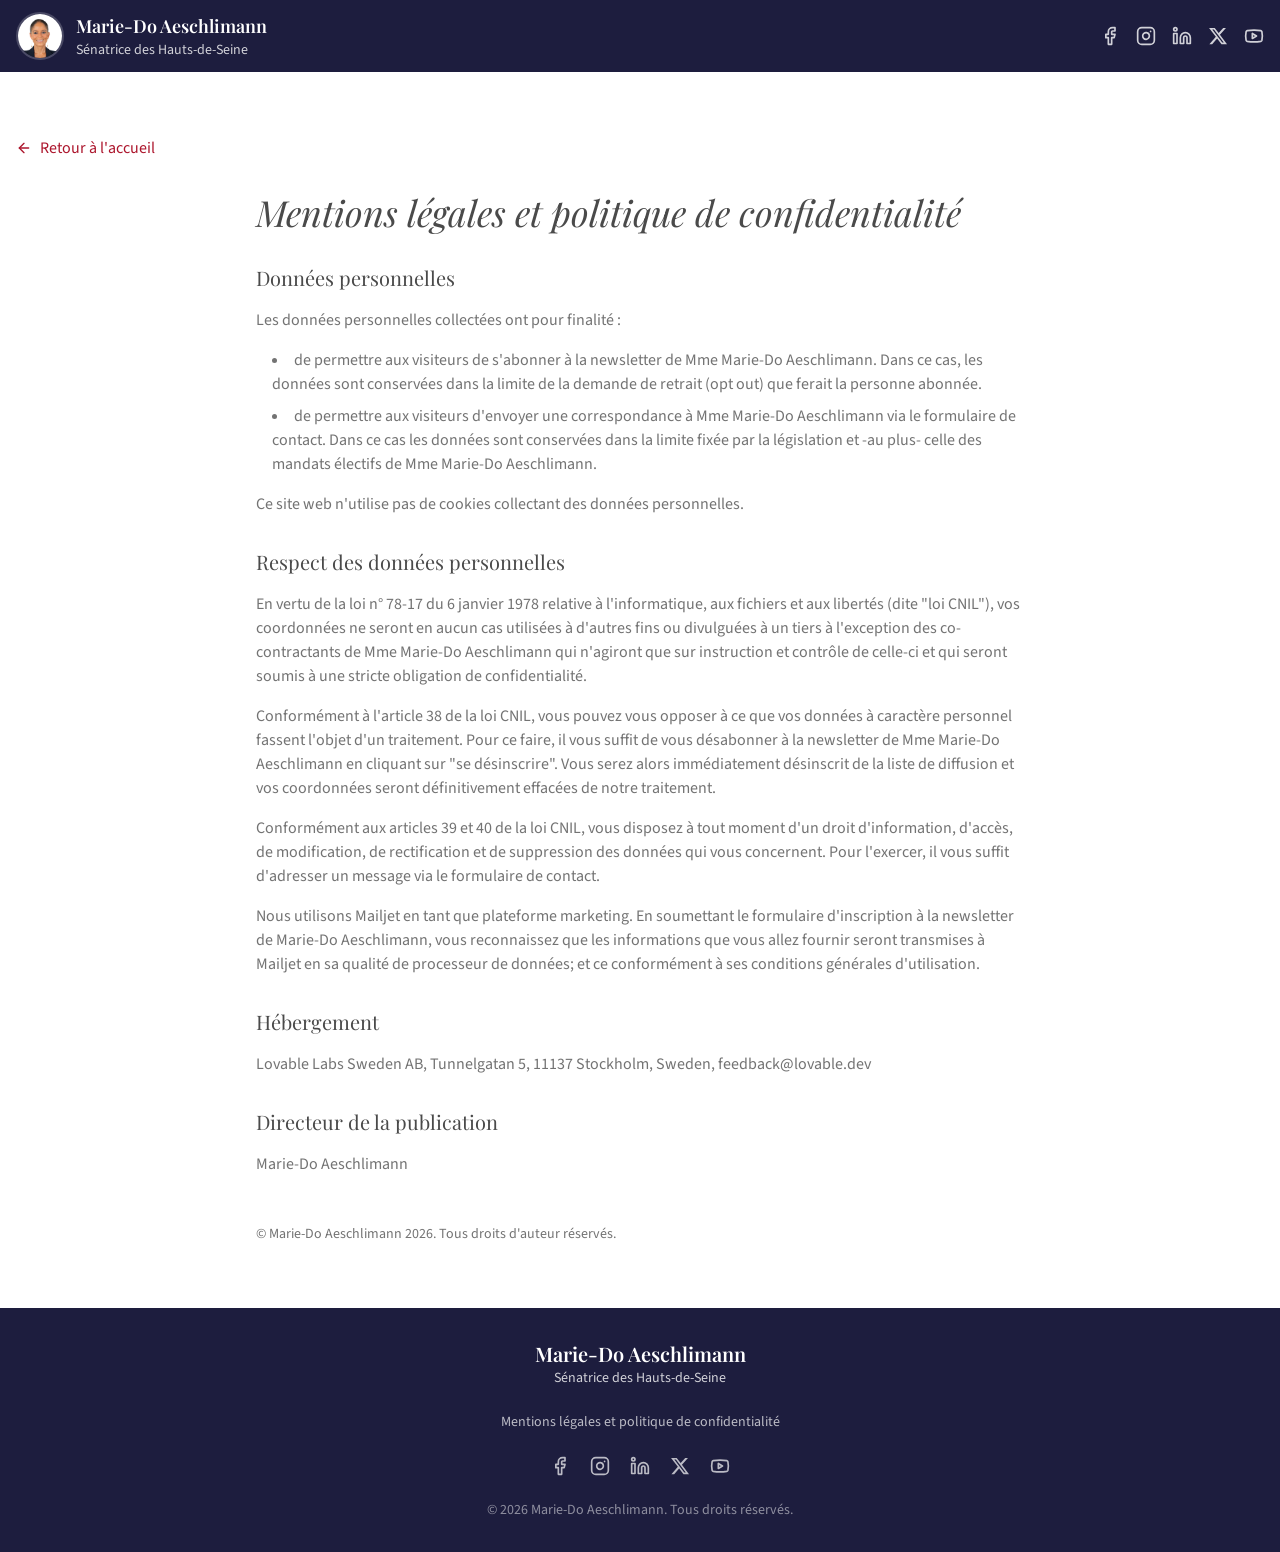
==== mentions-legales/index.html @ 4383b5ef "deploy: platformparis/site-mdaeschlimann@3de8ad194c9254c4410716cdffa0ab7aff980ddc" ====
<!DOCTYPE html>
    <html lang="en">
      <head>
        <link rel="stylesheet" type="text/css" href="/assets/static/vike-react-b64a028b.BcWtY8Ol.css">
        <link rel="stylesheet" type="text/css" href="/assets/static/src_index-b3c78705.BuAO_7hG.css">
        <meta charset="UTF-8" />
        
    
    <meta name="viewport" content="width=device-width,initial-scale=1">
    <title>Mentions légales | Marie-Do Aeschlimann</title><meta name="description" content="Mentions légales et politique de confidentialité du site de Marie-Do Aeschlimann."/><meta name="author" content="Marie-Do Aeschlimann"/><meta name="keywords" content="Marie-Do Aeschlimann, Sénatrice, Hauts-de-Seine, Sénat, politique, France, newsletter"/><link rel="canonical" href="https://mdaeschlimann.com//mentions-legales"/><meta property="og:title" content="Mentions légales | Marie-Do Aeschlimann"/><meta property="og:description" content="Mentions légales et politique de confidentialité du site de Marie-Do Aeschlimann."/><meta property="og:type" content="website"/><meta property="og:url" content="https://mdaeschlimann.com//mentions-legales"/><meta property="og:image" content="https://mdaeschlimann.com/og-image.png"/><meta property="og:locale" content="fr_FR"/><meta property="og:site_name" content="Marie-Do Aeschlimann"/><meta name="twitter:card" content="summary_large_image"/><meta name="twitter:site" content="@MDoAeschlimann"/><meta name="twitter:creator" content="@MDoAeschlimann"/><meta name="twitter:title" content="Mentions légales | Marie-Do Aeschlimann"/><meta name="twitter:description" content="Mentions légales et politique de confidentialité du site de Marie-Do Aeschlimann."/><meta name="twitter:image" content="https://mdaeschlimann.com/og-image.png"/><script type="application/ld+json">{&quot;@context&quot;:&quot;https://schema.org&quot;,&quot;@type&quot;:&quot;Person&quot;,&quot;name&quot;:&quot;Marie-Do Aeschlimann&quot;,&quot;jobTitle&quot;:&quot;Sénatrice des Hauts-de-Seine&quot;,&quot;description&quot;:&quot;Marie-Do Aeschlimann est Sénatrice des Hauts-de-Seine au Sénat français.&quot;,&quot;url&quot;:&quot;https://mdaeschlimann.com/&quot;,&quot;image&quot;:&quot;https://mdaeschlimann.com/og-image.png&quot;,&quot;sameAs&quot;:[&quot;https://www.facebook.com/mariedo.aeschlimann/&quot;,&quot;https://www.instagram.com/mariedoaeschlimann/&quot;,&quot;https://fr.linkedin.com/in/marie-do-aeschlimann-36a4b576/&quot;,&quot;https://x.com/MDoAeschlimann&quot;,&quot;https://www.youtube.com/@mdoaeschlimann&quot;]}</script><script type="application/ld+json">{&quot;@context&quot;:&quot;https://schema.org&quot;,&quot;@type&quot;:&quot;WebSite&quot;,&quot;name&quot;:&quot;Marie-Do Aeschlimann&quot;,&quot;url&quot;:&quot;https://mdaeschlimann.com/&quot;,&quot;description&quot;:&quot;Site officiel de Marie-Do Aeschlimann, Sénatrice des Hauts-de-Seine&quot;,&quot;publisher&quot;:{&quot;@type&quot;:&quot;Person&quot;,&quot;name&quot;:&quot;Marie-Do Aeschlimann&quot;}}</script>
<title>Marie-Do Aeschlimann | Sénatrice des Hauts-de-Seine</title><meta name="description" content="Site officiel de Marie-Do Aeschlimann, Sénatrice des Hauts-de-Seine. Découvrez son actualité, ses actions au Sénat et inscrivez-vous à la newsletter."/><meta name="author" content="Marie-Do Aeschlimann"/><meta name="keywords" content="Marie-Do Aeschlimann, Sénatrice, Hauts-de-Seine, Sénat, politique, France, newsletter"/><link rel="canonical" href="https://mdaeschlimann.com//"/><meta property="og:title" content="Marie-Do Aeschlimann | Sénatrice des Hauts-de-Seine"/><meta property="og:description" content="Site officiel de Marie-Do Aeschlimann, Sénatrice des Hauts-de-Seine. Découvrez son actualité, ses actions au Sénat et inscrivez-vous à la newsletter."/><meta property="og:type" content="website"/><meta property="og:url" content="https://mdaeschlimann.com//"/><meta property="og:image" content="https://mdaeschlimann.com/og-image.png"/><meta property="og:locale" content="fr_FR"/><meta property="og:site_name" content="Marie-Do Aeschlimann"/><meta name="twitter:card" content="summary_large_image"/><meta name="twitter:site" content="@MDoAeschlimann"/><meta name="twitter:creator" content="@MDoAeschlimann"/><meta name="twitter:title" content="Marie-Do Aeschlimann | Sénatrice des Hauts-de-Seine"/><meta name="twitter:description" content="Site officiel de Marie-Do Aeschlimann, Sénatrice des Hauts-de-Seine. Découvrez son actualité, ses actions au Sénat et inscrivez-vous à la newsletter."/><meta name="twitter:image" content="https://mdaeschlimann.com/og-image.png"/><script type="application/ld+json">{&quot;@context&quot;:&quot;https://schema.org&quot;,&quot;@type&quot;:&quot;Person&quot;,&quot;name&quot;:&quot;Marie-Do Aeschlimann&quot;,&quot;jobTitle&quot;:&quot;Sénatrice des Hauts-de-Seine&quot;,&quot;description&quot;:&quot;Marie-Do Aeschlimann est Sénatrice des Hauts-de-Seine au Sénat français.&quot;,&quot;url&quot;:&quot;https://mdaeschlimann.com/&quot;,&quot;image&quot;:&quot;https://mdaeschlimann.com/og-image.png&quot;,&quot;sameAs&quot;:[&quot;https://www.facebook.com/mariedo.aeschlimann/&quot;,&quot;https://www.instagram.com/mariedoaeschlimann/&quot;,&quot;https://fr.linkedin.com/in/marie-do-aeschlimann-36a4b576/&quot;,&quot;https://x.com/MDoAeschlimann&quot;,&quot;https://www.youtube.com/@mdoaeschlimann&quot;]}</script><script type="application/ld+json">{&quot;@context&quot;:&quot;https://schema.org&quot;,&quot;@type&quot;:&quot;WebSite&quot;,&quot;name&quot;:&quot;Marie-Do Aeschlimann&quot;,&quot;url&quot;:&quot;https://mdaeschlimann.com/&quot;,&quot;description&quot;:&quot;Site officiel de Marie-Do Aeschlimann, Sénatrice des Hauts-de-Seine&quot;,&quot;publisher&quot;:{&quot;@type&quot;:&quot;Person&quot;,&quot;name&quot;:&quot;Marie-Do Aeschlimann&quot;}}</script>
    
    
    
  
      </head>
      <body>
        
        <div id="root"><div class="min-h-screen flex flex-col"><header class="sticky top-0 z-50 bg-secondary"><div class="container mx-auto px-4 py-3"><div class="flex items-center justify-between"><a href="/" class="flex items-center gap-2 sm:gap-3 min-w-0 hover:opacity-90 transition-opacity"><span class="relative flex shrink-0 overflow-hidden rounded-full h-10 w-10 sm:h-12 sm:w-12 flex-shrink-0 border-2 border-primary-foreground/20"><span class="flex h-full w-full items-center justify-center rounded-full bg-primary text-primary-foreground font-serif text-sm sm:text-base">MDA</span></span><div class="text-secondary-foreground"><span class="block text-sm sm:text-lg font-semibold font-serif leading-tight">Marie-Do Aeschlimann</span><span class="block text-xs sm:text-sm opacity-80">Sénatrice des Hauts-de-Seine</span></div></a><nav class="flex items-center gap-3 md:gap-4 flex-shrink-0"><a href="https://www.facebook.com/mariedo.aeschlimann/" target="_blank" rel="noopener noreferrer" class="text-secondary-foreground/80 hover:text-secondary-foreground transition-colors flex-shrink-0" aria-label="Facebook"><svg xmlns="http://www.w3.org/2000/svg" width="24" height="24" viewBox="0 0 24 24" fill="none" stroke="currentColor" stroke-width="2" stroke-linecap="round" stroke-linejoin="round" class="lucide lucide-facebook h-5 w-5"><path d="M18 2h-3a5 5 0 0 0-5 5v3H7v4h3v8h4v-8h3l1-4h-4V7a1 1 0 0 1 1-1h3z"></path></svg></a><a href="https://www.instagram.com/mariedoaeschlimann/" target="_blank" rel="noopener noreferrer" class="text-secondary-foreground/80 hover:text-secondary-foreground transition-colors flex-shrink-0" aria-label="Instagram"><svg xmlns="http://www.w3.org/2000/svg" width="24" height="24" viewBox="0 0 24 24" fill="none" stroke="currentColor" stroke-width="2" stroke-linecap="round" stroke-linejoin="round" class="lucide lucide-instagram h-5 w-5"><rect width="20" height="20" x="2" y="2" rx="5" ry="5"></rect><path d="M16 11.37A4 4 0 1 1 12.63 8 4 4 0 0 1 16 11.37z"></path><line x1="17.5" x2="17.51" y1="6.5" y2="6.5"></line></svg></a><a href="https://fr.linkedin.com/in/marie-do-aeschlimann-36a4b576/" target="_blank" rel="noopener noreferrer" class="text-secondary-foreground/80 hover:text-secondary-foreground transition-colors flex-shrink-0" aria-label="LinkedIn"><svg xmlns="http://www.w3.org/2000/svg" width="24" height="24" viewBox="0 0 24 24" fill="none" stroke="currentColor" stroke-width="2" stroke-linecap="round" stroke-linejoin="round" class="lucide lucide-linkedin h-5 w-5"><path d="M16 8a6 6 0 0 1 6 6v7h-4v-7a2 2 0 0 0-2-2 2 2 0 0 0-2 2v7h-4v-7a6 6 0 0 1 6-6z"></path><rect width="4" height="12" x="2" y="9"></rect><circle cx="4" cy="4" r="2"></circle></svg></a><a href="https://x.com/MDoAeschlimann" target="_blank" rel="noopener noreferrer" class="text-secondary-foreground/80 hover:text-secondary-foreground transition-colors flex-shrink-0" aria-label="X"><svg viewBox="0 0 24 24" class="h-5 w-5" fill="currentColor"><path d="M18.244 2.25h3.308l-7.227 8.26 8.502 11.24H16.17l-5.214-6.817L4.99 21.75H1.68l7.73-8.835L1.254 2.25H8.08l4.713 6.231zm-1.161 17.52h1.833L7.084 4.126H5.117z"></path></svg></a><a href="https://www.youtube.com/@mdoaeschlimann" target="_blank" rel="noopener noreferrer" class="hidden md:block text-secondary-foreground/80 hover:text-secondary-foreground transition-colors flex-shrink-0" aria-label="YouTube"><svg xmlns="http://www.w3.org/2000/svg" width="24" height="24" viewBox="0 0 24 24" fill="none" stroke="currentColor" stroke-width="2" stroke-linecap="round" stroke-linejoin="round" class="lucide lucide-youtube h-5 w-5"><path d="M2.5 17a24.12 24.12 0 0 1 0-10 2 2 0 0 1 1.4-1.4 49.56 49.56 0 0 1 16.2 0A2 2 0 0 1 21.5 7a24.12 24.12 0 0 1 0 10 2 2 0 0 1-1.4 1.4 49.55 49.55 0 0 1-16.2 0A2 2 0 0 1 2.5 17"></path><path d="m10 15 5-3-5-3z"></path></svg></a></nav></div></div></header><main class="flex-1 py-12 md:py-16"><div class="container mx-auto px-4"><a href="/" class="inline-flex items-center text-primary hover:text-primary/80 mb-8 transition-colors"><svg xmlns="http://www.w3.org/2000/svg" width="24" height="24" viewBox="0 0 24 24" fill="none" stroke="currentColor" stroke-width="2" stroke-linecap="round" stroke-linejoin="round" class="lucide lucide-arrow-left h-4 w-4 mr-2"><path d="m12 19-7-7 7-7"></path><path d="M19 12H5"></path></svg>Retour à l&#x27;accueil</a><div class="max-w-3xl mx-auto prose prose-gray"><h1 class="text-3xl md:text-4xl font-serif text-foreground mb-8"><span class="italic">Mentions légales et politique de confidentialité</span></h1><section class="mb-8"><h2 class="text-xl font-serif text-foreground mb-4">Données personnelles</h2><p class="text-muted-foreground mb-4">Les données personnelles collectées ont pour finalité :</p><ul class="list-disc list-inside text-muted-foreground space-y-2 ml-4"><li>de permettre aux visiteurs de s&#x27;abonner à la newsletter de Mme Marie-Do Aeschlimann. Dans ce cas, les données sont conservées dans la limite de la demande de retrait (opt out) que ferait la personne abonnée.</li><li>de permettre aux visiteurs d&#x27;envoyer une correspondance à Mme Marie-Do Aeschlimann via le formulaire de contact. Dans ce cas les données sont conservées dans la limite fixée par la législation et -au plus- celle des mandats électifs de Mme Marie-Do Aeschlimann.</li></ul><p class="text-muted-foreground mt-4">Ce site web n&#x27;utilise pas de cookies collectant des données personnelles.</p></section><section class="mb-8"><h2 class="text-xl font-serif text-foreground mb-4">Respect des données personnelles</h2><p class="text-muted-foreground mb-4">En vertu de la loi n° 78-17 du 6 janvier 1978 relative à l&#x27;informatique, aux fichiers et aux libertés (dite &quot;loi CNIL&quot;), vos coordonnées ne seront en aucun cas utilisées à d&#x27;autres fins ou divulguées à un tiers à l&#x27;exception des co-contractants de Mme Marie-Do Aeschlimann qui n&#x27;agiront que sur instruction et contrôle de celle-ci et qui seront soumis à une stricte obligation de confidentialité.</p><p class="text-muted-foreground mb-4">Conformément à l&#x27;article 38 de la loi CNIL, vous pouvez vous opposer à ce que vos données à caractère personnel fassent l&#x27;objet d&#x27;un traitement. Pour ce faire, il vous suffit de vous désabonner à la newsletter de Mme Marie-Do Aeschlimann en cliquant sur &quot;se désinscrire&quot;. Vous serez alors immédiatement désinscrit de la liste de diffusion et vos coordonnées seront définitivement effacées de notre traitement.</p><p class="text-muted-foreground mb-4">Conformément aux articles 39 et 40 de la loi CNIL, vous disposez à tout moment d&#x27;un droit d&#x27;information, d&#x27;accès, de modification, de rectification et de suppression des données qui vous concernent. Pour l&#x27;exercer, il vous suffit d&#x27;adresser un message via le formulaire de contact.</p><p class="text-muted-foreground">Nous utilisons Mailjet en tant que plateforme marketing. En soumettant le formulaire d&#x27;inscription à la newsletter de Marie-Do Aeschlimann, vous reconnaissez que les informations que vous allez fournir seront transmises à Mailjet en sa qualité de processeur de données; et ce conformément à ses conditions générales d&#x27;utilisation.</p></section><section class="mb-8"><h2 class="text-xl font-serif text-foreground mb-4">Hébergement</h2><p class="text-muted-foreground">Lovable Labs Sweden AB, Tunnelgatan 5, 11137 Stockholm, Sweden, feedback@lovable.dev</p></section><section class="mb-8"><h2 class="text-xl font-serif text-foreground mb-4">Directeur de la publication</h2><p class="text-muted-foreground">Marie-Do Aeschlimann</p></section><p class="text-sm text-muted-foreground mt-12">© Marie-Do Aeschlimann 2026. Tous droits d&#x27;auteur réservés.</p></div></div></main><footer class="bg-secondary py-8"><div class="container mx-auto px-4"><div class="flex flex-col items-center gap-6"><div class="text-center text-secondary-foreground"><h3 class="text-xl font-serif font-semibold">Marie-Do Aeschlimann</h3><p class="text-sm opacity-80">Sénatrice des Hauts-de-Seine</p></div><a href="/mentions-legales" class="text-secondary-foreground/70 hover:text-secondary-foreground text-sm underline-offset-4 hover:underline transition-colors">Mentions légales et politique de confidentialité</a><div class="flex items-center gap-5"><a href="https://www.facebook.com/mariedo.aeschlimann/" target="_blank" rel="noopener noreferrer" class="text-secondary-foreground/70 hover:text-secondary-foreground transition-colors" aria-label="Facebook"><svg xmlns="http://www.w3.org/2000/svg" width="24" height="24" viewBox="0 0 24 24" fill="none" stroke="currentColor" stroke-width="2" stroke-linecap="round" stroke-linejoin="round" class="lucide lucide-facebook h-5 w-5"><path d="M18 2h-3a5 5 0 0 0-5 5v3H7v4h3v8h4v-8h3l1-4h-4V7a1 1 0 0 1 1-1h3z"></path></svg></a><a href="https://www.instagram.com/mariedoaeschlimann/" target="_blank" rel="noopener noreferrer" class="text-secondary-foreground/70 hover:text-secondary-foreground transition-colors" aria-label="Instagram"><svg xmlns="http://www.w3.org/2000/svg" width="24" height="24" viewBox="0 0 24 24" fill="none" stroke="currentColor" stroke-width="2" stroke-linecap="round" stroke-linejoin="round" class="lucide lucide-instagram h-5 w-5"><rect width="20" height="20" x="2" y="2" rx="5" ry="5"></rect><path d="M16 11.37A4 4 0 1 1 12.63 8 4 4 0 0 1 16 11.37z"></path><line x1="17.5" x2="17.51" y1="6.5" y2="6.5"></line></svg></a><a href="https://fr.linkedin.com/in/marie-do-aeschlimann-36a4b576/" target="_blank" rel="noopener noreferrer" class="text-secondary-foreground/70 hover:text-secondary-foreground transition-colors" aria-label="LinkedIn"><svg xmlns="http://www.w3.org/2000/svg" width="24" height="24" viewBox="0 0 24 24" fill="none" stroke="currentColor" stroke-width="2" stroke-linecap="round" stroke-linejoin="round" class="lucide lucide-linkedin h-5 w-5"><path d="M16 8a6 6 0 0 1 6 6v7h-4v-7a2 2 0 0 0-2-2 2 2 0 0 0-2 2v7h-4v-7a6 6 0 0 1 6-6z"></path><rect width="4" height="12" x="2" y="9"></rect><circle cx="4" cy="4" r="2"></circle></svg></a><a href="https://x.com/MDoAeschlimann" target="_blank" rel="noopener noreferrer" class="text-secondary-foreground/70 hover:text-secondary-foreground transition-colors" aria-label="X"><svg viewBox="0 0 24 24" class="h-5 w-5" fill="currentColor"><path d="M18.244 2.25h3.308l-7.227 8.26 8.502 11.24H16.17l-5.214-6.817L4.99 21.75H1.68l7.73-8.835L1.254 2.25H8.08l4.713 6.231zm-1.161 17.52h1.833L7.084 4.126H5.117z"></path></svg></a><a href="https://www.youtube.com/@mdoaeschlimann" target="_blank" rel="noopener noreferrer" class="text-secondary-foreground/70 hover:text-secondary-foreground transition-colors" aria-label="YouTube"><svg xmlns="http://www.w3.org/2000/svg" width="24" height="24" viewBox="0 0 24 24" fill="none" stroke="currentColor" stroke-width="2" stroke-linecap="round" stroke-linejoin="round" class="lucide lucide-youtube h-5 w-5"><path d="M2.5 17a24.12 24.12 0 0 1 0-10 2 2 0 0 1 1.4-1.4 49.56 49.56 0 0 1 16.2 0A2 2 0 0 1 21.5 7a24.12 24.12 0 0 1 0 10 2 2 0 0 1-1.4 1.4 49.55 49.55 0 0 1-16.2 0A2 2 0 0 1 2.5 17"></path><path d="m10 15 5-3-5-3z"></path></svg></a></div><p class="text-secondary-foreground/50 text-sm">© 2026 Marie-Do Aeschlimann. Tous droits réservés.</p></div></div></footer></div></div>
        
        <script id="vike_pageContext" type="application/json">{"_urlRewrite":null,"pageId":"/pages/mentions-legales","routeParams":{}}</script>
        <script id="vike_globalContext" type="application/json">{}</script>
        <script src="/assets/entries/entry-client-routing.nRQ5rg0Q.js" type="module" async></script>
        <link rel="modulepreload" href="/assets/entries/pages_mentions-legales.CcuAtChl.js" as="script" type="text/javascript">
        <link rel="modulepreload" href="/assets/chunks/chunk-C9ePAQkV.js" as="script" type="text/javascript">
        <link rel="modulepreload" href="/assets/chunks/chunk-B1jr03d6.js" as="script" type="text/javascript">
        <link rel="modulepreload" href="/assets/chunks/chunk-d44kFg-L.js" as="script" type="text/javascript">
        <link rel="modulepreload" href="/assets/chunks/chunk-D7HrI6pR.js" as="script" type="text/javascript">
      </body>
    </html>
---- assets/static/vike-react-b64a028b.BcWtY8Ol.css ----
@keyframes vike-react-shine{to{background-position-x:-200%}}
---- assets/static/src_index-b3c78705.BuAO_7hG.css ----
@import"https://fonts.googleapis.com/css2?family=Playfair+Display:ital,wght@0,400;0,500;0,600;0,700;1,400;1,500;1,600;1,700&family=Source+Sans+3:wght@300;400;500;600;700&display=swap";*,:before,:after{--tw-border-spacing-x: 0;--tw-border-spacing-y: 0;--tw-translate-x: 0;--tw-translate-y: 0;--tw-rotate: 0;--tw-skew-x: 0;--tw-skew-y: 0;--tw-scale-x: 1;--tw-scale-y: 1;--tw-pan-x: ;--tw-pan-y: ;--tw-pinch-zoom: ;--tw-scroll-snap-strictness: proximity;--tw-gradient-from-position: ;--tw-gradient-via-position: ;--tw-gradient-to-position: ;--tw-ordinal: ;--tw-slashed-zero: ;--tw-numeric-figure: ;--tw-numeric-spacing: ;--tw-numeric-fraction: ;--tw-ring-inset: ;--tw-ring-offset-width: 0px;--tw-ring-offset-color: #fff;--tw-ring-color: rgb(59 130 246 / .5);--tw-ring-offset-shadow: 0 0 #0000;--tw-ring-shadow: 0 0 #0000;--tw-shadow: 0 0 #0000;--tw-shadow-colored: 0 0 #0000;--tw-blur: ;--tw-brightness: ;--tw-contrast: ;--tw-grayscale: ;--tw-hue-rotate: ;--tw-invert: ;--tw-saturate: ;--tw-sepia: ;--tw-drop-shadow: ;--tw-backdrop-blur: ;--tw-backdrop-brightness: ;--tw-backdrop-contrast: ;--tw-backdrop-grayscale: ;--tw-backdrop-hue-rotate: ;--tw-backdrop-invert: ;--tw-backdrop-opacity: ;--tw-backdrop-saturate: ;--tw-backdrop-sepia: ;--tw-contain-size: ;--tw-contain-layout: ;--tw-contain-paint: ;--tw-contain-style: }::backdrop{--tw-border-spacing-x: 0;--tw-border-spacing-y: 0;--tw-translate-x: 0;--tw-translate-y: 0;--tw-rotate: 0;--tw-skew-x: 0;--tw-skew-y: 0;--tw-scale-x: 1;--tw-scale-y: 1;--tw-pan-x: ;--tw-pan-y: ;--tw-pinch-zoom: ;--tw-scroll-snap-strictness: proximity;--tw-gradient-from-position: ;--tw-gradient-via-position: ;--tw-gradient-to-position: ;--tw-ordinal: ;--tw-slashed-zero: ;--tw-numeric-figure: ;--tw-numeric-spacing: ;--tw-numeric-fraction: ;--tw-ring-inset: ;--tw-ring-offset-width: 0px;--tw-ring-offset-color: #fff;--tw-ring-color: rgb(59 130 246 / .5);--tw-ring-offset-shadow: 0 0 #0000;--tw-ring-shadow: 0 0 #0000;--tw-shadow: 0 0 #0000;--tw-shadow-colored: 0 0 #0000;--tw-blur: ;--tw-brightness: ;--tw-contrast: ;--tw-grayscale: ;--tw-hue-rotate: ;--tw-invert: ;--tw-saturate: ;--tw-sepia: ;--tw-drop-shadow: ;--tw-backdrop-blur: ;--tw-backdrop-brightness: ;--tw-backdrop-contrast: ;--tw-backdrop-grayscale: ;--tw-backdrop-hue-rotate: ;--tw-backdrop-invert: ;--tw-backdrop-opacity: ;--tw-backdrop-saturate: ;--tw-backdrop-sepia: ;--tw-contain-size: ;--tw-contain-layout: ;--tw-contain-paint: ;--tw-contain-style: }*,:before,:after{box-sizing:border-box;border-width:0;border-style:solid;border-color:#e5e7eb}:before,:after{--tw-content: ""}html,:host{line-height:1.5;-webkit-text-size-adjust:100%;-moz-tab-size:4;-o-tab-size:4;tab-size:4;font-family:Source Sans 3,sans-serif;font-feature-settings:normal;font-variation-settings:normal;-webkit-tap-highlight-color:transparent}body{margin:0;line-height:inherit}hr{height:0;color:inherit;border-top-width:1px}abbr:where([title]){-webkit-text-decoration:underline dotted;text-decoration:underline dotted}h1,h2,h3,h4,h5,h6{font-size:inherit;font-weight:inherit}a{color:inherit;text-decoration:inherit}b,strong{font-weight:bolder}code,kbd,samp,pre{font-family:ui-monospace,SFMono-Regular,Menlo,Monaco,Consolas,Liberation Mono,Courier New,monospace;font-feature-settings:normal;font-variation-settings:normal;font-size:1em}small{font-size:80%}sub,sup{font-size:75%;line-height:0;position:relative;vertical-align:baseline}sub{bottom:-.25em}sup{top:-.5em}table{text-indent:0;border-color:inherit;border-collapse:collapse}button,input,optgroup,select,textarea{font-family:inherit;font-feature-settings:inherit;font-variation-settings:inherit;font-size:100%;font-weight:inherit;line-height:inherit;letter-spacing:inherit;color:inherit;margin:0;padding:0}button,select{text-transform:none}button,input:where([type=button]),input:where([type=reset]),input:where([type=submit]){-webkit-appearance:button;background-color:transparent;background-image:none}:-moz-focusring{outline:auto}:-moz-ui-invalid{box-shadow:none}progress{vertical-align:baseline}::-webkit-inner-spin-button,::-webkit-outer-spin-button{height:auto}[type=search]{-webkit-appearance:textfield;outline-offset:-2px}::-webkit-search-decoration{-webkit-appearance:none}::-webkit-file-upload-button{-webkit-appearance:button;font:inherit}summary{display:list-item}blockquote,dl,dd,h1,h2,h3,h4,h5,h6,hr,figure,p,pre{margin:0}fieldset{margin:0;padding:0}legend{padding:0}ol,ul,menu{list-style:none;margin:0;padding:0}dialog{padding:0}textarea{resize:vertical}input::-moz-placeholder,textarea::-moz-placeholder{opacity:1;color:#9ca3af}input::placeholder,textarea::placeholder{opacity:1;color:#9ca3af}button,[role=button]{cursor:pointer}:disabled{cursor:default}img,svg,video,canvas,audio,iframe,embed,object{display:block;vertical-align:middle}img,video{max-width:100%;height:auto}[hidden]:where(:not([hidden=until-found])){display:none}:root{--primary: 351 78% 38%;--primary-foreground: 0 0% 100%;--secondary: 240 36% 18%;--secondary-foreground: 0 0% 100%;--accent: 39 91% 55%;--accent-foreground: 240 36% 18%;--background: 0 0% 100%;--foreground: 0 0% 29%;--card: 0 0% 100%;--card-foreground: 0 0% 29%;--muted: 0 0% 96%;--muted-foreground: 0 0% 45%;--popover: 0 0% 100%;--popover-foreground: 0 0% 29%;--destructive: 0 84% 60%;--destructive-foreground: 0 0% 100%;--border: 0 0% 90%;--input: 0 0% 90%;--ring: 351 78% 38%;--radius: .5rem;--gradient-cta-from: 39 91% 55%;--gradient-cta-to: 28 81% 54%;--sidebar-background: 0 0% 98%;--sidebar-foreground: 240 5.3% 26.1%;--sidebar-primary: 240 5.9% 10%;--sidebar-primary-foreground: 0 0% 98%;--sidebar-accent: 240 4.8% 95.9%;--sidebar-accent-foreground: 240 5.9% 10%;--sidebar-border: 220 13% 91%;--sidebar-ring: 217.2 91.2% 59.8%}.dark{--primary: 351 78% 38%;--primary-foreground: 0 0% 100%;--secondary: 240 36% 18%;--secondary-foreground: 0 0% 100%;--background: 240 36% 18%;--foreground: 0 0% 100%;--card: 240 36% 22%;--card-foreground: 0 0% 100%;--popover: 240 36% 22%;--popover-foreground: 0 0% 100%;--muted: 240 36% 25%;--muted-foreground: 0 0% 70%;--accent: 39 91% 55%;--accent-foreground: 240 36% 18%;--destructive: 0 62.8% 30.6%;--destructive-foreground: 0 0% 100%;--border: 240 36% 30%;--input: 240 36% 30%;--ring: 39 91% 55%;--sidebar-background: 240 5.9% 10%;--sidebar-foreground: 240 4.8% 95.9%;--sidebar-primary: 224.3 76.3% 48%;--sidebar-primary-foreground: 0 0% 100%;--sidebar-accent: 240 3.7% 15.9%;--sidebar-accent-foreground: 240 4.8% 95.9%;--sidebar-border: 240 3.7% 15.9%;--sidebar-ring: 217.2 91.2% 59.8%}*{border-color:hsl(var(--border))}body{background-color:hsl(var(--background));color:hsl(var(--foreground));font-family:"Source Sans 3",sans-serif}h1,h2,h3,h4,h5,h6{font-family:Playfair Display,serif}.container{width:100%;margin-right:auto;margin-left:auto;padding-right:2rem;padding-left:2rem}@media (min-width: 1400px){.container{max-width:1400px}}.sr-only{position:absolute;width:1px;height:1px;padding:0;margin:-1px;overflow:hidden;clip:rect(0,0,0,0);white-space:nowrap;border-width:0}.pointer-events-none{pointer-events:none}.pointer-events-auto{pointer-events:auto}.visible{visibility:visible}.invisible{visibility:hidden}.fixed{position:fixed}.absolute{position:absolute}.relative{position:relative}.sticky{position:sticky}.inset-0{top:0;right:0;bottom:0;left:0}.inset-x-0{left:0;right:0}.inset-y-0{top:0;bottom:0}.-bottom-12{bottom:-3rem}.-left-12{left:-3rem}.-right-12{right:-3rem}.-top-12{top:-3rem}.bottom-0{bottom:0}.left-0{left:0}.left-1{left:.25rem}.left-1\/2{left:50%}.left-2{left:.5rem}.left-\[50\%\]{left:50%}.right-0{right:0}.right-1{right:.25rem}.right-2{right:.5rem}.right-3{right:.75rem}.right-4{right:1rem}.top-0{top:0}.top-1\.5{top:.375rem}.top-1\/2{top:50%}.top-2{top:.5rem}.top-3\.5{top:.875rem}.top-4{top:1rem}.top-\[1px\]{top:1px}.top-\[50\%\]{top:50%}.top-\[60\%\]{top:60%}.top-full{top:100%}.z-10{z-index:10}.z-20{z-index:20}.z-50{z-index:50}.z-\[100\]{z-index:100}.z-\[1\]{z-index:1}.-mx-1{margin-left:-.25rem;margin-right:-.25rem}.mx-2{margin-left:.5rem;margin-right:.5rem}.mx-3\.5{margin-left:.875rem;margin-right:.875rem}.mx-auto{margin-left:auto;margin-right:auto}.my-0\.5{margin-top:.125rem;margin-bottom:.125rem}.my-1{margin-top:.25rem;margin-bottom:.25rem}.-ml-4{margin-left:-1rem}.-mt-4{margin-top:-1rem}.mb-1{margin-bottom:.25rem}.mb-12{margin-bottom:3rem}.mb-2{margin-bottom:.5rem}.mb-3{margin-bottom:.75rem}.mb-4{margin-bottom:1rem}.mb-6{margin-bottom:1.5rem}.mb-8{margin-bottom:2rem}.ml-1{margin-left:.25rem}.ml-4{margin-left:1rem}.ml-auto{margin-left:auto}.mr-2{margin-right:.5rem}.mt-1\.5{margin-top:.375rem}.mt-12{margin-top:3rem}.mt-2{margin-top:.5rem}.mt-24{margin-top:6rem}.mt-4{margin-top:1rem}.mt-auto{margin-top:auto}.block{display:block}.flex{display:flex}.inline-flex{display:inline-flex}.table{display:table}.grid{display:grid}.hidden{display:none}.aspect-square{aspect-ratio:1 / 1}.aspect-video{aspect-ratio:16 / 9}.size-4{width:1rem;height:1rem}.h-1\.5{height:.375rem}.h-10{height:2.5rem}.h-11{height:2.75rem}.h-12{height:3rem}.h-16{height:4rem}.h-2{height:.5rem}.h-2\.5{height:.625rem}.h-3{height:.75rem}.h-3\.5{height:.875rem}.h-4{height:1rem}.h-5{height:1.25rem}.h-6{height:1.5rem}.h-7{height:1.75rem}.h-8{height:2rem}.h-80{height:20rem}.h-9{height:2.25rem}.h-\[1px\]{height:1px}.h-\[var\(--radix-navigation-menu-viewport-height\)\]{height:var(--radix-navigation-menu-viewport-height)}.h-\[var\(--radix-select-trigger-height\)\]{height:var(--radix-select-trigger-height)}.h-auto{height:auto}.h-full{height:100%}.h-px{height:1px}.h-svh{height:100svh}.max-h-96{max-height:24rem}.max-h-\[300px\]{max-height:300px}.max-h-screen{max-height:100vh}.min-h-0{min-height:0px}.min-h-\[50vh\]{min-height:50vh}.min-h-\[80px\]{min-height:80px}.min-h-screen{min-height:100vh}.min-h-svh{min-height:100svh}.w-0{width:0px}.w-1{width:.25rem}.w-10{width:2.5rem}.w-11{width:2.75rem}.w-16{width:4rem}.w-2{width:.5rem}.w-2\.5{width:.625rem}.w-3{width:.75rem}.w-3\.5{width:.875rem}.w-3\/4{width:75%}.w-4{width:1rem}.w-5{width:1.25rem}.w-64{width:16rem}.w-7{width:1.75rem}.w-72{width:18rem}.w-8{width:2rem}.w-9{width:2.25rem}.w-\[--sidebar-width\]{width:var(--sidebar-width)}.w-\[100px\]{width:100px}.w-\[1px\]{width:1px}.w-auto{width:auto}.w-full{width:100%}.w-max{width:-moz-max-content;width:max-content}.w-px{width:1px}.min-w-0{min-width:0px}.min-w-5{min-width:1.25rem}.min-w-\[12rem\]{min-width:12rem}.min-w-\[8rem\]{min-width:8rem}.min-w-\[var\(--radix-select-trigger-width\)\]{min-width:var(--radix-select-trigger-width)}.max-w-3xl{max-width:48rem}.max-w-4xl{max-width:56rem}.max-w-\[--skeleton-width\]{max-width:var(--skeleton-width)}.max-w-lg{max-width:32rem}.max-w-max{max-width:-moz-max-content;max-width:max-content}.max-w-xl{max-width:36rem}.flex-1{flex:1 1 0%}.flex-shrink-0,.shrink-0{flex-shrink:0}.grow{flex-grow:1}.grow-0{flex-grow:0}.basis-full{flex-basis:100%}.caption-bottom{caption-side:bottom}.border-collapse{border-collapse:collapse}.-translate-x-1\/2{--tw-translate-x: -50%;transform:translate(var(--tw-translate-x),var(--tw-translate-y)) rotate(var(--tw-rotate)) skew(var(--tw-skew-x)) skewY(var(--tw-skew-y)) scaleX(var(--tw-scale-x)) scaleY(var(--tw-scale-y))}.-translate-x-px{--tw-translate-x: -1px;transform:translate(var(--tw-translate-x),var(--tw-translate-y)) rotate(var(--tw-rotate)) skew(var(--tw-skew-x)) skewY(var(--tw-skew-y)) scaleX(var(--tw-scale-x)) scaleY(var(--tw-scale-y))}.-translate-y-1\/2{--tw-translate-y: -50%;transform:translate(var(--tw-translate-x),var(--tw-translate-y)) rotate(var(--tw-rotate)) skew(var(--tw-skew-x)) skewY(var(--tw-skew-y)) scaleX(var(--tw-scale-x)) scaleY(var(--tw-scale-y))}.translate-x-\[-50\%\]{--tw-translate-x: -50%;transform:translate(var(--tw-translate-x),var(--tw-translate-y)) rotate(var(--tw-rotate)) skew(var(--tw-skew-x)) skewY(var(--tw-skew-y)) scaleX(var(--tw-scale-x)) scaleY(var(--tw-scale-y))}.translate-x-px{--tw-translate-x: 1px;transform:translate(var(--tw-translate-x),var(--tw-translate-y)) rotate(var(--tw-rotate)) skew(var(--tw-skew-x)) skewY(var(--tw-skew-y)) scaleX(var(--tw-scale-x)) scaleY(var(--tw-scale-y))}.translate-y-\[-50\%\]{--tw-translate-y: -50%;transform:translate(var(--tw-translate-x),var(--tw-translate-y)) rotate(var(--tw-rotate)) skew(var(--tw-skew-x)) skewY(var(--tw-skew-y)) scaleX(var(--tw-scale-x)) scaleY(var(--tw-scale-y))}.rotate-45{--tw-rotate: 45deg;transform:translate(var(--tw-translate-x),var(--tw-translate-y)) rotate(var(--tw-rotate)) skew(var(--tw-skew-x)) skewY(var(--tw-skew-y)) scaleX(var(--tw-scale-x)) scaleY(var(--tw-scale-y))}.rotate-90{--tw-rotate: 90deg;transform:translate(var(--tw-translate-x),var(--tw-translate-y)) rotate(var(--tw-rotate)) skew(var(--tw-skew-x)) skewY(var(--tw-skew-y)) scaleX(var(--tw-scale-x)) scaleY(var(--tw-scale-y))}.transform{transform:translate(var(--tw-translate-x),var(--tw-translate-y)) rotate(var(--tw-rotate)) skew(var(--tw-skew-x)) skewY(var(--tw-skew-y)) scaleX(var(--tw-scale-x)) scaleY(var(--tw-scale-y))}@keyframes pulse{50%{opacity:.5}}.animate-pulse{animation:pulse 2s cubic-bezier(.4,0,.6,1) infinite}@keyframes spin{to{transform:rotate(360deg)}}.animate-spin{animation:spin 1s linear infinite}.cursor-default{cursor:default}.cursor-pointer{cursor:pointer}.touch-none{touch-action:none}.select-none{-webkit-user-select:none;-moz-user-select:none;user-select:none}.list-inside{list-style-position:inside}.list-disc{list-style-type:disc}.list-none{list-style-type:none}.grid-cols-1{grid-template-columns:repeat(1,minmax(0,1fr))}.grid-cols-2{grid-template-columns:repeat(2,minmax(0,1fr))}.flex-row{flex-direction:row}.flex-col{flex-direction:column}.flex-col-reverse{flex-direction:column-reverse}.flex-wrap{flex-wrap:wrap}.items-start{align-items:flex-start}.items-end{align-items:flex-end}.items-center{align-items:center}.items-stretch{align-items:stretch}.justify-center{justify-content:center}.justify-between{justify-content:space-between}.gap-1{gap:.25rem}.gap-1\.5{gap:.375rem}.gap-2{gap:.5rem}.gap-3{gap:.75rem}.gap-4{gap:1rem}.gap-5{gap:1.25rem}.gap-6{gap:1.5rem}.space-x-1>:not([hidden])~:not([hidden]){--tw-space-x-reverse: 0;margin-right:calc(.25rem * var(--tw-space-x-reverse));margin-left:calc(.25rem * calc(1 - var(--tw-space-x-reverse)))}.space-x-3>:not([hidden])~:not([hidden]){--tw-space-x-reverse: 0;margin-right:calc(.75rem * var(--tw-space-x-reverse));margin-left:calc(.75rem * calc(1 - var(--tw-space-x-reverse)))}.space-x-4>:not([hidden])~:not([hidden]){--tw-space-x-reverse: 0;margin-right:calc(1rem * var(--tw-space-x-reverse));margin-left:calc(1rem * calc(1 - var(--tw-space-x-reverse)))}.space-y-0>:not([hidden])~:not([hidden]){--tw-space-y-reverse: 0;margin-top:calc(0px * calc(1 - var(--tw-space-y-reverse)));margin-bottom:calc(0px * var(--tw-space-y-reverse))}.space-y-1>:not([hidden])~:not([hidden]){--tw-space-y-reverse: 0;margin-top:calc(.25rem * calc(1 - var(--tw-space-y-reverse)));margin-bottom:calc(.25rem * var(--tw-space-y-reverse))}.space-y-1\.5>:not([hidden])~:not([hidden]){--tw-space-y-reverse: 0;margin-top:calc(.375rem * calc(1 - var(--tw-space-y-reverse)));margin-bottom:calc(.375rem * var(--tw-space-y-reverse))}.space-y-2>:not([hidden])~:not([hidden]){--tw-space-y-reverse: 0;margin-top:calc(.5rem * calc(1 - var(--tw-space-y-reverse)));margin-bottom:calc(.5rem * var(--tw-space-y-reverse))}.space-y-4>:not([hidden])~:not([hidden]){--tw-space-y-reverse: 0;margin-top:calc(1rem * calc(1 - var(--tw-space-y-reverse)));margin-bottom:calc(1rem * var(--tw-space-y-reverse))}.overflow-auto{overflow:auto}.overflow-hidden{overflow:hidden}.overflow-y-auto{overflow-y:auto}.overflow-x-hidden{overflow-x:hidden}.whitespace-nowrap{white-space:nowrap}.break-words{overflow-wrap:break-word}.rounded-\[2px\]{border-radius:2px}.rounded-\[inherit\]{border-radius:inherit}.rounded-full{border-radius:9999px}.rounded-lg{border-radius:var(--radius)}.rounded-md{border-radius:calc(var(--radius) - 2px)}.rounded-sm{border-radius:calc(var(--radius) - 4px)}.rounded-t-\[10px\]{border-top-left-radius:10px;border-top-right-radius:10px}.rounded-tl-sm{border-top-left-radius:calc(var(--radius) - 4px)}.border{border-width:1px}.border-2{border-width:2px}.border-\[1\.5px\]{border-width:1.5px}.border-y{border-top-width:1px;border-bottom-width:1px}.border-b{border-bottom-width:1px}.border-l{border-left-width:1px}.border-r{border-right-width:1px}.border-t{border-top-width:1px}.border-dashed{border-style:dashed}.border-\[--color-border\]{border-color:var(--color-border)}.border-border\/50{border-color:hsl(var(--border) / .5)}.border-destructive{border-color:hsl(var(--destructive))}.border-destructive\/50{border-color:hsl(var(--destructive) / .5)}.border-input{border-color:hsl(var(--input))}.border-primary{border-color:hsl(var(--primary))}.border-primary-foreground\/20{border-color:hsl(var(--primary-foreground) / .2)}.border-sidebar-border{border-color:hsl(var(--sidebar-border))}.border-transparent{border-color:transparent}.border-l-transparent{border-left-color:transparent}.border-t-transparent{border-top-color:transparent}.bg-\[--color-bg\]{background-color:var(--color-bg)}.bg-accent{background-color:hsl(var(--accent))}.bg-background{background-color:hsl(var(--background))}.bg-black\/80{background-color:#000c}.bg-border{background-color:hsl(var(--border))}.bg-card{background-color:hsl(var(--card))}.bg-destructive{background-color:hsl(var(--destructive))}.bg-foreground{background-color:hsl(var(--foreground))}.bg-muted{background-color:hsl(var(--muted))}.bg-muted\/50{background-color:hsl(var(--muted) / .5)}.bg-popover{background-color:hsl(var(--popover))}.bg-primary{background-color:hsl(var(--primary))}.bg-primary\/10{background-color:hsl(var(--primary) / .1)}.bg-secondary{background-color:hsl(var(--secondary))}.bg-sidebar{background-color:hsl(var(--sidebar-background))}.bg-sidebar-border{background-color:hsl(var(--sidebar-border))}.bg-transparent{background-color:transparent}.bg-white{--tw-bg-opacity: 1;background-color:rgb(255 255 255 / var(--tw-bg-opacity, 1))}.bg-gradient-to-br{background-image:linear-gradient(to bottom right,var(--tw-gradient-stops))}.bg-gradient-to-t{background-image:linear-gradient(to top,var(--tw-gradient-stops))}.from-black\/20{--tw-gradient-from: rgb(0 0 0 / .2) var(--tw-gradient-from-position);--tw-gradient-to: rgb(0 0 0 / 0) var(--tw-gradient-to-position);--tw-gradient-stops: var(--tw-gradient-from), var(--tw-gradient-to)}.from-black\/30{--tw-gradient-from: rgb(0 0 0 / .3) var(--tw-gradient-from-position);--tw-gradient-to: rgb(0 0 0 / 0) var(--tw-gradient-to-position);--tw-gradient-stops: var(--tw-gradient-from), var(--tw-gradient-to)}.to-transparent{--tw-gradient-to: transparent var(--tw-gradient-to-position)}.fill-current{fill:currentColor}.object-contain{-o-object-fit:contain;object-fit:contain}.object-cover{-o-object-fit:cover;object-fit:cover}.object-top{-o-object-position:top;object-position:top}.p-0{padding:0}.p-1{padding:.25rem}.p-2{padding:.5rem}.p-3{padding:.75rem}.p-4{padding:1rem}.p-6{padding:1.5rem}.p-8{padding:2rem}.p-\[1px\]{padding:1px}.px-1{padding-left:.25rem;padding-right:.25rem}.px-2{padding-left:.5rem;padding-right:.5rem}.px-2\.5{padding-left:.625rem;padding-right:.625rem}.px-3{padding-left:.75rem;padding-right:.75rem}.px-4{padding-left:1rem;padding-right:1rem}.px-5{padding-left:1.25rem;padding-right:1.25rem}.px-8{padding-left:2rem;padding-right:2rem}.py-0\.5{padding-top:.125rem;padding-bottom:.125rem}.py-1{padding-top:.25rem;padding-bottom:.25rem}.py-1\.5{padding-top:.375rem;padding-bottom:.375rem}.py-12{padding-top:3rem;padding-bottom:3rem}.py-16{padding-top:4rem;padding-bottom:4rem}.py-2{padding-top:.5rem;padding-bottom:.5rem}.py-3{padding-top:.75rem;padding-bottom:.75rem}.py-4{padding-top:1rem;padding-bottom:1rem}.py-6{padding-top:1.5rem;padding-bottom:1.5rem}.py-8{padding-top:2rem;padding-bottom:2rem}.pb-3{padding-bottom:.75rem}.pb-4{padding-bottom:1rem}.pl-2\.5{padding-left:.625rem}.pl-4{padding-left:1rem}.pl-8{padding-left:2rem}.pr-2{padding-right:.5rem}.pr-2\.5{padding-right:.625rem}.pr-8{padding-right:2rem}.pt-0{padding-top:0}.pt-1{padding-top:.25rem}.pt-3{padding-top:.75rem}.pt-4{padding-top:1rem}.text-left{text-align:left}.text-center{text-align:center}.align-middle{vertical-align:middle}.font-mono{font-family:ui-monospace,SFMono-Regular,Menlo,Monaco,Consolas,Liberation Mono,Courier New,monospace}.font-serif{font-family:Playfair Display,serif}.text-2xl{font-size:1.5rem;line-height:2rem}.text-3xl{font-size:1.875rem;line-height:2.25rem}.text-4xl{font-size:2.25rem;line-height:2.5rem}.text-\[0\.8rem\]{font-size:.8rem}.text-base{font-size:1rem;line-height:1.5rem}.text-lg{font-size:1.125rem;line-height:1.75rem}.text-sm{font-size:.875rem;line-height:1.25rem}.text-xl{font-size:1.25rem;line-height:1.75rem}.text-xs{font-size:.75rem;line-height:1rem}.font-bold{font-weight:700}.font-light{font-weight:300}.font-medium{font-weight:500}.font-normal{font-weight:400}.font-semibold{font-weight:600}.uppercase{text-transform:uppercase}.italic{font-style:italic}.tabular-nums{--tw-numeric-spacing: tabular-nums;font-variant-numeric:var(--tw-ordinal) var(--tw-slashed-zero) var(--tw-numeric-figure) var(--tw-numeric-spacing) var(--tw-numeric-fraction)}.leading-none{line-height:1}.leading-tight{line-height:1.25}.tracking-tight{letter-spacing:-.025em}.tracking-wide{letter-spacing:.025em}.tracking-wider{letter-spacing:.05em}.tracking-widest{letter-spacing:.1em}.text-\[\#E30613\]{--tw-text-opacity: 1;color:rgb(227 6 19 / var(--tw-text-opacity, 1))}.text-accent-foreground{color:hsl(var(--accent-foreground))}.text-card-foreground{color:hsl(var(--card-foreground))}.text-current{color:currentColor}.text-destructive{color:hsl(var(--destructive))}.text-destructive-foreground{color:hsl(var(--destructive-foreground))}.text-foreground{color:hsl(var(--foreground))}.text-foreground\/50{color:hsl(var(--foreground) / .5)}.text-green-500{--tw-text-opacity: 1;color:rgb(34 197 94 / var(--tw-text-opacity, 1))}.text-muted-foreground{color:hsl(var(--muted-foreground))}.text-popover-foreground{color:hsl(var(--popover-foreground))}.text-primary{color:hsl(var(--primary))}.text-primary-foreground{color:hsl(var(--primary-foreground))}.text-primary-foreground\/90{color:hsl(var(--primary-foreground) / .9)}.text-secondary-foreground{color:hsl(var(--secondary-foreground))}.text-secondary-foreground\/50{color:hsl(var(--secondary-foreground) / .5)}.text-secondary-foreground\/70{color:hsl(var(--secondary-foreground) / .7)}.text-secondary-foreground\/80{color:hsl(var(--secondary-foreground) / .8)}.text-sidebar-foreground{color:hsl(var(--sidebar-foreground))}.text-sidebar-foreground\/70{color:hsl(var(--sidebar-foreground) / .7)}.underline{text-decoration-line:underline}.underline-offset-4{text-underline-offset:4px}.opacity-0{opacity:0}.opacity-10{opacity:.1}.opacity-50{opacity:.5}.opacity-60{opacity:.6}.opacity-70{opacity:.7}.opacity-80{opacity:.8}.opacity-90{opacity:.9}.shadow-2xl{--tw-shadow: 0 25px 50px -12px rgb(0 0 0 / .25);--tw-shadow-colored: 0 25px 50px -12px var(--tw-shadow-color);box-shadow:var(--tw-ring-offset-shadow, 0 0 #0000),var(--tw-ring-shadow, 0 0 #0000),var(--tw-shadow)}.shadow-\[0_0_0_1px_hsl\(var\(--sidebar-border\)\)\]{--tw-shadow: 0 0 0 1px hsl(var(--sidebar-border));--tw-shadow-colored: 0 0 0 1px var(--tw-shadow-color);box-shadow:var(--tw-ring-offset-shadow, 0 0 #0000),var(--tw-ring-shadow, 0 0 #0000),var(--tw-shadow)}.shadow-lg{--tw-shadow: 0 10px 15px -3px rgb(0 0 0 / .1), 0 4px 6px -4px rgb(0 0 0 / .1);--tw-shadow-colored: 0 10px 15px -3px var(--tw-shadow-color), 0 4px 6px -4px var(--tw-shadow-color);box-shadow:var(--tw-ring-offset-shadow, 0 0 #0000),var(--tw-ring-shadow, 0 0 #0000),var(--tw-shadow)}.shadow-md{--tw-shadow: 0 4px 6px -1px rgb(0 0 0 / .1), 0 2px 4px -2px rgb(0 0 0 / .1);--tw-shadow-colored: 0 4px 6px -1px var(--tw-shadow-color), 0 2px 4px -2px var(--tw-shadow-color);box-shadow:var(--tw-ring-offset-shadow, 0 0 #0000),var(--tw-ring-shadow, 0 0 #0000),var(--tw-shadow)}.shadow-none{--tw-shadow: 0 0 #0000;--tw-shadow-colored: 0 0 #0000;box-shadow:var(--tw-ring-offset-shadow, 0 0 #0000),var(--tw-ring-shadow, 0 0 #0000),var(--tw-shadow)}.shadow-sm{--tw-shadow: 0 1px 2px 0 rgb(0 0 0 / .05);--tw-shadow-colored: 0 1px 2px 0 var(--tw-shadow-color);box-shadow:var(--tw-ring-offset-shadow, 0 0 #0000),var(--tw-ring-shadow, 0 0 #0000),var(--tw-shadow)}.shadow-xl{--tw-shadow: 0 20px 25px -5px rgb(0 0 0 / .1), 0 8px 10px -6px rgb(0 0 0 / .1);--tw-shadow-colored: 0 20px 25px -5px var(--tw-shadow-color), 0 8px 10px -6px var(--tw-shadow-color);box-shadow:var(--tw-ring-offset-shadow, 0 0 #0000),var(--tw-ring-shadow, 0 0 #0000),var(--tw-shadow)}.outline-none{outline:2px solid transparent;outline-offset:2px}.outline{outline-style:solid}.ring-0{--tw-ring-offset-shadow: var(--tw-ring-inset) 0 0 0 var(--tw-ring-offset-width) var(--tw-ring-offset-color);--tw-ring-shadow: var(--tw-ring-inset) 0 0 0 calc(0px + var(--tw-ring-offset-width)) var(--tw-ring-color);box-shadow:var(--tw-ring-offset-shadow),var(--tw-ring-shadow),var(--tw-shadow, 0 0 #0000)}.ring-2{--tw-ring-offset-shadow: var(--tw-ring-inset) 0 0 0 var(--tw-ring-offset-width) var(--tw-ring-offset-color);--tw-ring-shadow: var(--tw-ring-inset) 0 0 0 calc(2px + var(--tw-ring-offset-width)) var(--tw-ring-color);box-shadow:var(--tw-ring-offset-shadow),var(--tw-ring-shadow),var(--tw-shadow, 0 0 #0000)}.ring-ring{--tw-ring-color: hsl(var(--ring))}.ring-sidebar-ring{--tw-ring-color: hsl(var(--sidebar-ring))}.ring-offset-background{--tw-ring-offset-color: hsl(var(--background))}.filter{filter:var(--tw-blur) var(--tw-brightness) var(--tw-contrast) var(--tw-grayscale) var(--tw-hue-rotate) var(--tw-invert) var(--tw-saturate) var(--tw-sepia) var(--tw-drop-shadow)}.transition{transition-property:color,background-color,border-color,text-decoration-color,fill,stroke,opacity,box-shadow,transform,filter,-webkit-backdrop-filter;transition-property:color,background-color,border-color,text-decoration-color,fill,stroke,opacity,box-shadow,transform,filter,backdrop-filter;transition-property:color,background-color,border-color,text-decoration-color,fill,stroke,opacity,box-shadow,transform,filter,backdrop-filter,-webkit-backdrop-filter;transition-timing-function:cubic-bezier(.4,0,.2,1);transition-duration:.15s}.transition-\[left\,right\,width\]{transition-property:left,right,width;transition-timing-function:cubic-bezier(.4,0,.2,1);transition-duration:.15s}.transition-\[margin\,opa\]{transition-property:margin,opa;transition-timing-function:cubic-bezier(.4,0,.2,1);transition-duration:.15s}.transition-\[width\,height\,padding\]{transition-property:width,height,padding;transition-timing-function:cubic-bezier(.4,0,.2,1);transition-duration:.15s}.transition-\[width\]{transition-property:width;transition-timing-function:cubic-bezier(.4,0,.2,1);transition-duration:.15s}.transition-all{transition-property:all;transition-timing-function:cubic-bezier(.4,0,.2,1);transition-duration:.15s}.transition-colors{transition-property:color,background-color,border-color,text-decoration-color,fill,stroke;transition-timing-function:cubic-bezier(.4,0,.2,1);transition-duration:.15s}.transition-opacity{transition-property:opacity;transition-timing-function:cubic-bezier(.4,0,.2,1);transition-duration:.15s}.transition-transform{transition-property:transform;transition-timing-function:cubic-bezier(.4,0,.2,1);transition-duration:.15s}.duration-1000{transition-duration:1s}.duration-200{transition-duration:.2s}.ease-in-out{transition-timing-function:cubic-bezier(.4,0,.2,1)}.ease-linear{transition-timing-function:linear}@keyframes enter{0%{opacity:var(--tw-enter-opacity, 1);transform:translate3d(var(--tw-enter-translate-x, 0),var(--tw-enter-translate-y, 0),0) scale3d(var(--tw-enter-scale, 1),var(--tw-enter-scale, 1),var(--tw-enter-scale, 1)) rotate(var(--tw-enter-rotate, 0))}}@keyframes exit{to{opacity:var(--tw-exit-opacity, 1);transform:translate3d(var(--tw-exit-translate-x, 0),var(--tw-exit-translate-y, 0),0) scale3d(var(--tw-exit-scale, 1),var(--tw-exit-scale, 1),var(--tw-exit-scale, 1)) rotate(var(--tw-exit-rotate, 0))}}.animate-in{animation-name:enter;animation-duration:.15s;--tw-enter-opacity: initial;--tw-enter-scale: initial;--tw-enter-rotate: initial;--tw-enter-translate-x: initial;--tw-enter-translate-y: initial}.fade-in-0{--tw-enter-opacity: 0}.fade-in-80{--tw-enter-opacity: .8}.zoom-in-95{--tw-enter-scale: .95}.duration-1000{animation-duration:1s}.duration-200{animation-duration:.2s}.ease-in-out{animation-timing-function:cubic-bezier(.4,0,.2,1)}.ease-linear{animation-timing-function:linear}.gradient-cta{background:linear-gradient(135deg,hsl(var(--gradient-cta-from)),hsl(var(--gradient-cta-to)))}.text-shadow{text-shadow:0 2px 4px rgba(0,0,0,.3)}.file\:border-0::file-selector-button{border-width:0px}.file\:bg-transparent::file-selector-button{background-color:transparent}.file\:text-sm::file-selector-button{font-size:.875rem;line-height:1.25rem}.file\:font-medium::file-selector-button{font-weight:500}.file\:text-foreground::file-selector-button{color:hsl(var(--foreground))}.placeholder\:text-muted-foreground::-moz-placeholder{color:hsl(var(--muted-foreground))}.placeholder\:text-muted-foreground::placeholder{color:hsl(var(--muted-foreground))}.after\:absolute:after{content:var(--tw-content);position:absolute}.after\:-inset-2:after{content:var(--tw-content);top:-.5rem;right:-.5rem;bottom:-.5rem;left:-.5rem}.after\:inset-y-0:after{content:var(--tw-content);top:0;bottom:0}.after\:left-1\/2:after{content:var(--tw-content);left:50%}.after\:w-1:after{content:var(--tw-content);width:.25rem}.after\:w-\[2px\]:after{content:var(--tw-content);width:2px}.after\:-translate-x-1\/2:after{content:var(--tw-content);--tw-translate-x: -50%;transform:translate(var(--tw-translate-x),var(--tw-translate-y)) rotate(var(--tw-rotate)) skew(var(--tw-skew-x)) skewY(var(--tw-skew-y)) scaleX(var(--tw-scale-x)) scaleY(var(--tw-scale-y))}.first\:rounded-l-md:first-child{border-top-left-radius:calc(var(--radius) - 2px);border-bottom-left-radius:calc(var(--radius) - 2px)}.first\:border-l:first-child{border-left-width:1px}.last\:rounded-r-md:last-child{border-top-right-radius:calc(var(--radius) - 2px);border-bottom-right-radius:calc(var(--radius) - 2px)}.focus-within\:relative:focus-within{position:relative}.focus-within\:z-20:focus-within{z-index:20}.hover\:bg-accent:hover{background-color:hsl(var(--accent))}.hover\:bg-destructive\/80:hover{background-color:hsl(var(--destructive) / .8)}.hover\:bg-destructive\/90:hover{background-color:hsl(var(--destructive) / .9)}.hover\:bg-muted:hover{background-color:hsl(var(--muted))}.hover\:bg-muted\/50:hover{background-color:hsl(var(--muted) / .5)}.hover\:bg-primary:hover{background-color:hsl(var(--primary))}.hover\:bg-primary\/80:hover{background-color:hsl(var(--primary) / .8)}.hover\:bg-primary\/90:hover{background-color:hsl(var(--primary) / .9)}.hover\:bg-secondary:hover{background-color:hsl(var(--secondary))}.hover\:bg-secondary\/80:hover{background-color:hsl(var(--secondary) / .8)}.hover\:bg-sidebar-accent:hover{background-color:hsl(var(--sidebar-accent))}.hover\:text-accent-foreground:hover{color:hsl(var(--accent-foreground))}.hover\:text-foreground:hover{color:hsl(var(--foreground))}.hover\:text-muted-foreground:hover{color:hsl(var(--muted-foreground))}.hover\:text-primary-foreground:hover{color:hsl(var(--primary-foreground))}.hover\:text-primary\/80:hover{color:hsl(var(--primary) / .8)}.hover\:text-primary\/90:hover{color:hsl(var(--primary) / .9)}.hover\:text-secondary-foreground:hover{color:hsl(var(--secondary-foreground))}.hover\:text-sidebar-accent-foreground:hover{color:hsl(var(--sidebar-accent-foreground))}.hover\:underline:hover{text-decoration-line:underline}.hover\:opacity-100:hover{opacity:1}.hover\:opacity-90:hover{opacity:.9}.hover\:shadow-\[0_0_0_1px_hsl\(var\(--sidebar-accent\)\)\]:hover{--tw-shadow: 0 0 0 1px hsl(var(--sidebar-accent));--tw-shadow-colored: 0 0 0 1px var(--tw-shadow-color);box-shadow:var(--tw-ring-offset-shadow, 0 0 #0000),var(--tw-ring-shadow, 0 0 #0000),var(--tw-shadow)}.hover\:after\:bg-sidebar-border:hover:after{content:var(--tw-content);background-color:hsl(var(--sidebar-border))}.focus\:bg-accent:focus{background-color:hsl(var(--accent))}.focus\:bg-primary:focus{background-color:hsl(var(--primary))}.focus\:text-accent-foreground:focus{color:hsl(var(--accent-foreground))}.focus\:text-primary-foreground:focus{color:hsl(var(--primary-foreground))}.focus\:opacity-100:focus{opacity:1}.focus\:outline-none:focus{outline:2px solid transparent;outline-offset:2px}.focus\:ring-2:focus{--tw-ring-offset-shadow: var(--tw-ring-inset) 0 0 0 var(--tw-ring-offset-width) var(--tw-ring-offset-color);--tw-ring-shadow: var(--tw-ring-inset) 0 0 0 calc(2px + var(--tw-ring-offset-width)) var(--tw-ring-color);box-shadow:var(--tw-ring-offset-shadow),var(--tw-ring-shadow),var(--tw-shadow, 0 0 #0000)}.focus\:ring-ring:focus{--tw-ring-color: hsl(var(--ring))}.focus\:ring-offset-2:focus{--tw-ring-offset-width: 2px}.focus-visible\:outline-none:focus-visible{outline:2px solid transparent;outline-offset:2px}.focus-visible\:ring-1:focus-visible{--tw-ring-offset-shadow: var(--tw-ring-inset) 0 0 0 var(--tw-ring-offset-width) var(--tw-ring-offset-color);--tw-ring-shadow: var(--tw-ring-inset) 0 0 0 calc(1px + var(--tw-ring-offset-width)) var(--tw-ring-color);box-shadow:var(--tw-ring-offset-shadow),var(--tw-ring-shadow),var(--tw-shadow, 0 0 #0000)}.focus-visible\:ring-2:focus-visible{--tw-ring-offset-shadow: var(--tw-ring-inset) 0 0 0 var(--tw-ring-offset-width) var(--tw-ring-offset-color);--tw-ring-shadow: var(--tw-ring-inset) 0 0 0 calc(2px + var(--tw-ring-offset-width)) var(--tw-ring-color);box-shadow:var(--tw-ring-offset-shadow),var(--tw-ring-shadow),var(--tw-shadow, 0 0 #0000)}.focus-visible\:ring-ring:focus-visible{--tw-ring-color: hsl(var(--ring))}.focus-visible\:ring-sidebar-ring:focus-visible{--tw-ring-color: hsl(var(--sidebar-ring))}.focus-visible\:ring-offset-1:focus-visible{--tw-ring-offset-width: 1px}.focus-visible\:ring-offset-2:focus-visible{--tw-ring-offset-width: 2px}.focus-visible\:ring-offset-background:focus-visible{--tw-ring-offset-color: hsl(var(--background))}.active\:bg-sidebar-accent:active{background-color:hsl(var(--sidebar-accent))}.active\:text-sidebar-accent-foreground:active{color:hsl(var(--sidebar-accent-foreground))}.disabled\:pointer-events-none:disabled{pointer-events:none}.disabled\:cursor-not-allowed:disabled{cursor:not-allowed}.disabled\:opacity-50:disabled{opacity:.5}.group\/menu-item:focus-within .group-focus-within\/menu-item\:opacity-100{opacity:1}.group\/menu-item:hover .group-hover\/menu-item\:opacity-100,.group:hover .group-hover\:opacity-100{opacity:1}.group.destructive .group-\[\.destructive\]\:border-muted\/40{border-color:hsl(var(--muted) / .4)}.group.toaster .group-\[\.toaster\]\:border-border{border-color:hsl(var(--border))}.group.toast .group-\[\.toast\]\:bg-muted{background-color:hsl(var(--muted))}.group.toast .group-\[\.toast\]\:bg-primary{background-color:hsl(var(--primary))}.group.toaster .group-\[\.toaster\]\:bg-background{background-color:hsl(var(--background))}.group.destructive .group-\[\.destructive\]\:text-red-300{--tw-text-opacity: 1;color:rgb(252 165 165 / var(--tw-text-opacity, 1))}.group.toast .group-\[\.toast\]\:text-muted-foreground{color:hsl(var(--muted-foreground))}.group.toast .group-\[\.toast\]\:text-primary-foreground{color:hsl(var(--primary-foreground))}.group.toaster .group-\[\.toaster\]\:text-foreground{color:hsl(var(--foreground))}.group.toaster .group-\[\.toaster\]\:shadow-lg{--tw-shadow: 0 10px 15px -3px rgb(0 0 0 / .1), 0 4px 6px -4px rgb(0 0 0 / .1);--tw-shadow-colored: 0 10px 15px -3px var(--tw-shadow-color), 0 4px 6px -4px var(--tw-shadow-color);box-shadow:var(--tw-ring-offset-shadow, 0 0 #0000),var(--tw-ring-shadow, 0 0 #0000),var(--tw-shadow)}.group.destructive .group-\[\.destructive\]\:hover\:border-destructive\/30:hover{border-color:hsl(var(--destructive) / .3)}.group.destructive .group-\[\.destructive\]\:hover\:bg-destructive:hover{background-color:hsl(var(--destructive))}.group.destructive .group-\[\.destructive\]\:hover\:text-destructive-foreground:hover{color:hsl(var(--destructive-foreground))}.group.destructive .group-\[\.destructive\]\:hover\:text-red-50:hover{--tw-text-opacity: 1;color:rgb(254 242 242 / var(--tw-text-opacity, 1))}.group.destructive .group-\[\.destructive\]\:focus\:ring-destructive:focus{--tw-ring-color: hsl(var(--destructive))}.group.destructive .group-\[\.destructive\]\:focus\:ring-red-400:focus{--tw-ring-opacity: 1;--tw-ring-color: rgb(248 113 113 / var(--tw-ring-opacity, 1))}.group.destructive .group-\[\.destructive\]\:focus\:ring-offset-red-600:focus{--tw-ring-offset-color: #dc2626}.peer\/menu-button:hover~.peer-hover\/menu-button\:text-sidebar-accent-foreground{color:hsl(var(--sidebar-accent-foreground))}.peer:disabled~.peer-disabled\:cursor-not-allowed{cursor:not-allowed}.peer:disabled~.peer-disabled\:opacity-70{opacity:.7}.has-\[\[data-variant\=inset\]\]\:bg-sidebar:has([data-variant=inset]){background-color:hsl(var(--sidebar-background))}.has-\[\:disabled\]\:opacity-50:has(:disabled){opacity:.5}.group\/menu-item:has([data-sidebar=menu-action]) .group-has-\[\[data-sidebar\=menu-action\]\]\/menu-item\:pr-8{padding-right:2rem}.aria-disabled\:pointer-events-none[aria-disabled=true]{pointer-events:none}.aria-disabled\:opacity-50[aria-disabled=true]{opacity:.5}.aria-selected\:bg-accent[aria-selected=true]{background-color:hsl(var(--accent))}.aria-selected\:bg-accent\/50[aria-selected=true]{background-color:hsl(var(--accent) / .5)}.aria-selected\:text-accent-foreground[aria-selected=true]{color:hsl(var(--accent-foreground))}.aria-selected\:text-muted-foreground[aria-selected=true]{color:hsl(var(--muted-foreground))}.aria-selected\:opacity-100[aria-selected=true]{opacity:1}.aria-selected\:opacity-30[aria-selected=true]{opacity:.3}.data-\[disabled\=true\]\:pointer-events-none[data-disabled=true],.data-\[disabled\]\:pointer-events-none[data-disabled]{pointer-events:none}.data-\[panel-group-direction\=vertical\]\:h-px[data-panel-group-direction=vertical]{height:1px}.data-\[panel-group-direction\=vertical\]\:w-full[data-panel-group-direction=vertical]{width:100%}.data-\[side\=bottom\]\:translate-y-1[data-side=bottom]{--tw-translate-y: .25rem;transform:translate(var(--tw-translate-x),var(--tw-translate-y)) rotate(var(--tw-rotate)) skew(var(--tw-skew-x)) skewY(var(--tw-skew-y)) scaleX(var(--tw-scale-x)) scaleY(var(--tw-scale-y))}.data-\[side\=left\]\:-translate-x-1[data-side=left]{--tw-translate-x: -.25rem;transform:translate(var(--tw-translate-x),var(--tw-translate-y)) rotate(var(--tw-rotate)) skew(var(--tw-skew-x)) skewY(var(--tw-skew-y)) scaleX(var(--tw-scale-x)) scaleY(var(--tw-scale-y))}.data-\[side\=right\]\:translate-x-1[data-side=right]{--tw-translate-x: .25rem;transform:translate(var(--tw-translate-x),var(--tw-translate-y)) rotate(var(--tw-rotate)) skew(var(--tw-skew-x)) skewY(var(--tw-skew-y)) scaleX(var(--tw-scale-x)) scaleY(var(--tw-scale-y))}.data-\[side\=top\]\:-translate-y-1[data-side=top]{--tw-translate-y: -.25rem;transform:translate(var(--tw-translate-x),var(--tw-translate-y)) rotate(var(--tw-rotate)) skew(var(--tw-skew-x)) skewY(var(--tw-skew-y)) scaleX(var(--tw-scale-x)) scaleY(var(--tw-scale-y))}.data-\[state\=checked\]\:translate-x-5[data-state=checked]{--tw-translate-x: 1.25rem;transform:translate(var(--tw-translate-x),var(--tw-translate-y)) rotate(var(--tw-rotate)) skew(var(--tw-skew-x)) skewY(var(--tw-skew-y)) scaleX(var(--tw-scale-x)) scaleY(var(--tw-scale-y))}.data-\[state\=unchecked\]\:translate-x-0[data-state=unchecked],.data-\[swipe\=cancel\]\:translate-x-0[data-swipe=cancel]{--tw-translate-x: 0px;transform:translate(var(--tw-translate-x),var(--tw-translate-y)) rotate(var(--tw-rotate)) skew(var(--tw-skew-x)) skewY(var(--tw-skew-y)) scaleX(var(--tw-scale-x)) scaleY(var(--tw-scale-y))}.data-\[swipe\=end\]\:translate-x-\[var\(--radix-toast-swipe-end-x\)\][data-swipe=end]{--tw-translate-x: var(--radix-toast-swipe-end-x);transform:translate(var(--tw-translate-x),var(--tw-translate-y)) rotate(var(--tw-rotate)) skew(var(--tw-skew-x)) skewY(var(--tw-skew-y)) scaleX(var(--tw-scale-x)) scaleY(var(--tw-scale-y))}.data-\[swipe\=move\]\:translate-x-\[var\(--radix-toast-swipe-move-x\)\][data-swipe=move]{--tw-translate-x: var(--radix-toast-swipe-move-x);transform:translate(var(--tw-translate-x),var(--tw-translate-y)) rotate(var(--tw-rotate)) skew(var(--tw-skew-x)) skewY(var(--tw-skew-y)) scaleX(var(--tw-scale-x)) scaleY(var(--tw-scale-y))}@keyframes accordion-up{0%{height:var(--radix-accordion-content-height)}to{height:0}}.data-\[state\=closed\]\:animate-accordion-up[data-state=closed]{animation:accordion-up .2s ease-out}@keyframes accordion-down{0%{height:0}to{height:var(--radix-accordion-content-height)}}.data-\[state\=open\]\:animate-accordion-down[data-state=open]{animation:accordion-down .2s ease-out}.data-\[panel-group-direction\=vertical\]\:flex-col[data-panel-group-direction=vertical]{flex-direction:column}.data-\[active\=true\]\:bg-sidebar-accent[data-active=true]{background-color:hsl(var(--sidebar-accent))}.data-\[active\]\:bg-accent\/50[data-active]{background-color:hsl(var(--accent) / .5)}.data-\[selected\=\'true\'\]\:bg-accent[data-selected=true]{background-color:hsl(var(--accent))}.data-\[state\=active\]\:bg-background[data-state=active]{background-color:hsl(var(--background))}.data-\[state\=checked\]\:bg-primary[data-state=checked]{background-color:hsl(var(--primary))}.data-\[state\=on\]\:bg-accent[data-state=on],.data-\[state\=open\]\:bg-accent[data-state=open]{background-color:hsl(var(--accent))}.data-\[state\=open\]\:bg-accent\/50[data-state=open]{background-color:hsl(var(--accent) / .5)}.data-\[state\=open\]\:bg-secondary[data-state=open]{background-color:hsl(var(--secondary))}.data-\[state\=selected\]\:bg-muted[data-state=selected]{background-color:hsl(var(--muted))}.data-\[state\=unchecked\]\:bg-input[data-state=unchecked]{background-color:hsl(var(--input))}.data-\[active\=true\]\:font-medium[data-active=true]{font-weight:500}.data-\[active\=true\]\:text-sidebar-accent-foreground[data-active=true]{color:hsl(var(--sidebar-accent-foreground))}.data-\[selected\=true\]\:text-accent-foreground[data-selected=true]{color:hsl(var(--accent-foreground))}.data-\[state\=active\]\:text-foreground[data-state=active]{color:hsl(var(--foreground))}.data-\[state\=checked\]\:text-primary-foreground[data-state=checked]{color:hsl(var(--primary-foreground))}.data-\[state\=on\]\:text-accent-foreground[data-state=on],.data-\[state\=open\]\:text-accent-foreground[data-state=open]{color:hsl(var(--accent-foreground))}.data-\[state\=open\]\:text-muted-foreground[data-state=open]{color:hsl(var(--muted-foreground))}.data-\[disabled\=true\]\:opacity-50[data-disabled=true],.data-\[disabled\]\:opacity-50[data-disabled]{opacity:.5}.data-\[state\=open\]\:opacity-100[data-state=open]{opacity:1}.data-\[state\=active\]\:shadow-sm[data-state=active]{--tw-shadow: 0 1px 2px 0 rgb(0 0 0 / .05);--tw-shadow-colored: 0 1px 2px 0 var(--tw-shadow-color);box-shadow:var(--tw-ring-offset-shadow, 0 0 #0000),var(--tw-ring-shadow, 0 0 #0000),var(--tw-shadow)}.data-\[swipe\=move\]\:transition-none[data-swipe=move]{transition-property:none}.data-\[state\=closed\]\:duration-300[data-state=closed]{transition-duration:.3s}.data-\[state\=open\]\:duration-500[data-state=open]{transition-duration:.5s}.data-\[motion\^\=from-\]\:animate-in[data-motion^=from-],.data-\[state\=open\]\:animate-in[data-state=open],.data-\[state\=visible\]\:animate-in[data-state=visible]{animation-name:enter;animation-duration:.15s;--tw-enter-opacity: initial;--tw-enter-scale: initial;--tw-enter-rotate: initial;--tw-enter-translate-x: initial;--tw-enter-translate-y: initial}.data-\[motion\^\=to-\]\:animate-out[data-motion^=to-],.data-\[state\=closed\]\:animate-out[data-state=closed],.data-\[state\=hidden\]\:animate-out[data-state=hidden],.data-\[swipe\=end\]\:animate-out[data-swipe=end]{animation-name:exit;animation-duration:.15s;--tw-exit-opacity: initial;--tw-exit-scale: initial;--tw-exit-rotate: initial;--tw-exit-translate-x: initial;--tw-exit-translate-y: initial}.data-\[motion\^\=from-\]\:fade-in[data-motion^=from-]{--tw-enter-opacity: 0}.data-\[motion\^\=to-\]\:fade-out[data-motion^=to-],.data-\[state\=closed\]\:fade-out-0[data-state=closed]{--tw-exit-opacity: 0}.data-\[state\=closed\]\:fade-out-80[data-state=closed]{--tw-exit-opacity: .8}.data-\[state\=hidden\]\:fade-out[data-state=hidden]{--tw-exit-opacity: 0}.data-\[state\=open\]\:fade-in-0[data-state=open],.data-\[state\=visible\]\:fade-in[data-state=visible]{--tw-enter-opacity: 0}.data-\[state\=closed\]\:zoom-out-95[data-state=closed]{--tw-exit-scale: .95}.data-\[state\=open\]\:zoom-in-90[data-state=open]{--tw-enter-scale: .9}.data-\[state\=open\]\:zoom-in-95[data-state=open]{--tw-enter-scale: .95}.data-\[motion\=from-end\]\:slide-in-from-right-52[data-motion=from-end]{--tw-enter-translate-x: 13rem}.data-\[motion\=from-start\]\:slide-in-from-left-52[data-motion=from-start]{--tw-enter-translate-x: -13rem}.data-\[motion\=to-end\]\:slide-out-to-right-52[data-motion=to-end]{--tw-exit-translate-x: 13rem}.data-\[motion\=to-start\]\:slide-out-to-left-52[data-motion=to-start]{--tw-exit-translate-x: -13rem}.data-\[side\=bottom\]\:slide-in-from-top-2[data-side=bottom]{--tw-enter-translate-y: -.5rem}.data-\[side\=left\]\:slide-in-from-right-2[data-side=left]{--tw-enter-translate-x: .5rem}.data-\[side\=right\]\:slide-in-from-left-2[data-side=right]{--tw-enter-translate-x: -.5rem}.data-\[side\=top\]\:slide-in-from-bottom-2[data-side=top]{--tw-enter-translate-y: .5rem}.data-\[state\=closed\]\:slide-out-to-bottom[data-state=closed]{--tw-exit-translate-y: 100%}.data-\[state\=closed\]\:slide-out-to-left[data-state=closed]{--tw-exit-translate-x: -100%}.data-\[state\=closed\]\:slide-out-to-left-1\/2[data-state=closed]{--tw-exit-translate-x: -50%}.data-\[state\=closed\]\:slide-out-to-right[data-state=closed],.data-\[state\=closed\]\:slide-out-to-right-full[data-state=closed]{--tw-exit-translate-x: 100%}.data-\[state\=closed\]\:slide-out-to-top[data-state=closed]{--tw-exit-translate-y: -100%}.data-\[state\=closed\]\:slide-out-to-top-\[48\%\][data-state=closed]{--tw-exit-translate-y: -48%}.data-\[state\=open\]\:slide-in-from-bottom[data-state=open]{--tw-enter-translate-y: 100%}.data-\[state\=open\]\:slide-in-from-left[data-state=open]{--tw-enter-translate-x: -100%}.data-\[state\=open\]\:slide-in-from-left-1\/2[data-state=open]{--tw-enter-translate-x: -50%}.data-\[state\=open\]\:slide-in-from-right[data-state=open]{--tw-enter-translate-x: 100%}.data-\[state\=open\]\:slide-in-from-top[data-state=open]{--tw-enter-translate-y: -100%}.data-\[state\=open\]\:slide-in-from-top-\[48\%\][data-state=open]{--tw-enter-translate-y: -48%}.data-\[state\=open\]\:slide-in-from-top-full[data-state=open]{--tw-enter-translate-y: -100%}.data-\[state\=closed\]\:duration-300[data-state=closed]{animation-duration:.3s}.data-\[state\=open\]\:duration-500[data-state=open]{animation-duration:.5s}.data-\[panel-group-direction\=vertical\]\:after\:left-0[data-panel-group-direction=vertical]:after{content:var(--tw-content);left:0}.data-\[panel-group-direction\=vertical\]\:after\:h-1[data-panel-group-direction=vertical]:after{content:var(--tw-content);height:.25rem}.data-\[panel-group-direction\=vertical\]\:after\:w-full[data-panel-group-direction=vertical]:after{content:var(--tw-content);width:100%}.data-\[panel-group-direction\=vertical\]\:after\:-translate-y-1\/2[data-panel-group-direction=vertical]:after{content:var(--tw-content);--tw-translate-y: -50%;transform:translate(var(--tw-translate-x),var(--tw-translate-y)) rotate(var(--tw-rotate)) skew(var(--tw-skew-x)) skewY(var(--tw-skew-y)) scaleX(var(--tw-scale-x)) scaleY(var(--tw-scale-y))}.data-\[panel-group-direction\=vertical\]\:after\:translate-x-0[data-panel-group-direction=vertical]:after{content:var(--tw-content);--tw-translate-x: 0px;transform:translate(var(--tw-translate-x),var(--tw-translate-y)) rotate(var(--tw-rotate)) skew(var(--tw-skew-x)) skewY(var(--tw-skew-y)) scaleX(var(--tw-scale-x)) scaleY(var(--tw-scale-y))}.data-\[state\=open\]\:hover\:bg-sidebar-accent:hover[data-state=open]{background-color:hsl(var(--sidebar-accent))}.data-\[state\=open\]\:hover\:text-sidebar-accent-foreground:hover[data-state=open]{color:hsl(var(--sidebar-accent-foreground))}.group[data-collapsible=offcanvas] .group-data-\[collapsible\=offcanvas\]\:left-\[calc\(var\(--sidebar-width\)\*-1\)\]{left:calc(var(--sidebar-width) * -1)}.group[data-collapsible=offcanvas] .group-data-\[collapsible\=offcanvas\]\:right-\[calc\(var\(--sidebar-width\)\*-1\)\]{right:calc(var(--sidebar-width) * -1)}.group[data-side=left] .group-data-\[side\=left\]\:-right-4{right:-1rem}.group[data-side=right] .group-data-\[side\=right\]\:left-0{left:0}.group[data-collapsible=icon] .group-data-\[collapsible\=icon\]\:-mt-8{margin-top:-2rem}.group[data-collapsible=icon] .group-data-\[collapsible\=icon\]\:hidden{display:none}.group[data-collapsible=icon] .group-data-\[collapsible\=icon\]\:\!size-8{width:2rem!important;height:2rem!important}.group[data-collapsible=icon] .group-data-\[collapsible\=icon\]\:w-\[--sidebar-width-icon\]{width:var(--sidebar-width-icon)}.group[data-collapsible=icon] .group-data-\[collapsible\=icon\]\:w-\[calc\(var\(--sidebar-width-icon\)_\+_theme\(spacing\.4\)\)\]{width:calc(var(--sidebar-width-icon) + 1rem)}.group[data-collapsible=icon] .group-data-\[collapsible\=icon\]\:w-\[calc\(var\(--sidebar-width-icon\)_\+_theme\(spacing\.4\)_\+2px\)\]{width:calc(var(--sidebar-width-icon) + 1rem + 2px)}.group[data-collapsible=offcanvas] .group-data-\[collapsible\=offcanvas\]\:w-0{width:0px}.group[data-collapsible=offcanvas] .group-data-\[collapsible\=offcanvas\]\:translate-x-0{--tw-translate-x: 0px;transform:translate(var(--tw-translate-x),var(--tw-translate-y)) rotate(var(--tw-rotate)) skew(var(--tw-skew-x)) skewY(var(--tw-skew-y)) scaleX(var(--tw-scale-x)) scaleY(var(--tw-scale-y))}.group[data-side=right] .group-data-\[side\=right\]\:rotate-180,.group[data-state=open] .group-data-\[state\=open\]\:rotate-180{--tw-rotate: 180deg;transform:translate(var(--tw-translate-x),var(--tw-translate-y)) rotate(var(--tw-rotate)) skew(var(--tw-skew-x)) skewY(var(--tw-skew-y)) scaleX(var(--tw-scale-x)) scaleY(var(--tw-scale-y))}.group[data-collapsible=icon] .group-data-\[collapsible\=icon\]\:overflow-hidden{overflow:hidden}.group[data-variant=floating] .group-data-\[variant\=floating\]\:rounded-lg{border-radius:var(--radius)}.group[data-variant=floating] .group-data-\[variant\=floating\]\:border{border-width:1px}.group[data-side=left] .group-data-\[side\=left\]\:border-r{border-right-width:1px}.group[data-side=right] .group-data-\[side\=right\]\:border-l{border-left-width:1px}.group[data-variant=floating] .group-data-\[variant\=floating\]\:border-sidebar-border{border-color:hsl(var(--sidebar-border))}.group[data-collapsible=icon] .group-data-\[collapsible\=icon\]\:\!p-0{padding:0!important}.group[data-collapsible=icon] .group-data-\[collapsible\=icon\]\:\!p-2{padding:.5rem!important}.group[data-collapsible=icon] .group-data-\[collapsible\=icon\]\:opacity-0{opacity:0}.group[data-variant=floating] .group-data-\[variant\=floating\]\:shadow{--tw-shadow: 0 1px 3px 0 rgb(0 0 0 / .1), 0 1px 2px -1px rgb(0 0 0 / .1);--tw-shadow-colored: 0 1px 3px 0 var(--tw-shadow-color), 0 1px 2px -1px var(--tw-shadow-color);box-shadow:var(--tw-ring-offset-shadow, 0 0 #0000),var(--tw-ring-shadow, 0 0 #0000),var(--tw-shadow)}.group[data-collapsible=offcanvas] .group-data-\[collapsible\=offcanvas\]\:after\:left-full:after{content:var(--tw-content);left:100%}.group[data-collapsible=offcanvas] .group-data-\[collapsible\=offcanvas\]\:hover\:bg-sidebar:hover{background-color:hsl(var(--sidebar-background))}.peer\/menu-button[data-size=default]~.peer-data-\[size\=default\]\/menu-button\:top-1\.5{top:.375rem}.peer\/menu-button[data-size=lg]~.peer-data-\[size\=lg\]\/menu-button\:top-2\.5{top:.625rem}.peer\/menu-button[data-size=sm]~.peer-data-\[size\=sm\]\/menu-button\:top-1{top:.25rem}.peer[data-variant=inset]~.peer-data-\[variant\=inset\]\:min-h-\[calc\(100svh-theme\(spacing\.4\)\)\]{min-height:calc(100svh - 1rem)}.peer\/menu-button[data-active=true]~.peer-data-\[active\=true\]\/menu-button\:text-sidebar-accent-foreground{color:hsl(var(--sidebar-accent-foreground))}.dark\:border-destructive:is(.dark *){border-color:hsl(var(--destructive))}@media (min-width: 640px){.sm\:bottom-0{bottom:0}.sm\:right-0{right:0}.sm\:top-auto{top:auto}.sm\:mt-0{margin-top:0}.sm\:flex{display:flex}.sm\:h-12{height:3rem}.sm\:w-12{width:3rem}.sm\:max-w-sm{max-width:24rem}.sm\:flex-row{flex-direction:row}.sm\:flex-col{flex-direction:column}.sm\:justify-end{justify-content:flex-end}.sm\:gap-2\.5{gap:.625rem}.sm\:gap-3{gap:.75rem}.sm\:space-x-2>:not([hidden])~:not([hidden]){--tw-space-x-reverse: 0;margin-right:calc(.5rem * var(--tw-space-x-reverse));margin-left:calc(.5rem * calc(1 - var(--tw-space-x-reverse)))}.sm\:space-x-4>:not([hidden])~:not([hidden]){--tw-space-x-reverse: 0;margin-right:calc(1rem * var(--tw-space-x-reverse));margin-left:calc(1rem * calc(1 - var(--tw-space-x-reverse)))}.sm\:space-y-0>:not([hidden])~:not([hidden]){--tw-space-y-reverse: 0;margin-top:calc(0px * calc(1 - var(--tw-space-y-reverse)));margin-bottom:calc(0px * var(--tw-space-y-reverse))}.sm\:rounded-lg{border-radius:var(--radius)}.sm\:text-left{text-align:left}.sm\:text-base{font-size:1rem;line-height:1.5rem}.sm\:text-lg{font-size:1.125rem;line-height:1.75rem}.sm\:text-sm{font-size:.875rem;line-height:1.25rem}.data-\[state\=open\]\:sm\:slide-in-from-bottom-full[data-state=open]{--tw-enter-translate-y: 100%}}@media (min-width: 768px){.md\:absolute{position:absolute}.md\:block{display:block}.md\:flex{display:flex}.md\:h-96{height:24rem}.md\:w-80{width:20rem}.md\:w-\[var\(--radix-navigation-menu-viewport-width\)\]{width:var(--radix-navigation-menu-viewport-width)}.md\:w-auto{width:auto}.md\:max-w-\[420px\]{max-width:420px}.md\:grid-cols-2{grid-template-columns:repeat(2,minmax(0,1fr))}.md\:gap-4{gap:1rem}.md\:p-8{padding:2rem}.md\:py-12{padding-top:3rem;padding-bottom:3rem}.md\:py-16{padding-top:4rem;padding-bottom:4rem}.md\:py-24{padding-top:6rem;padding-bottom:6rem}.md\:text-2xl{font-size:1.5rem;line-height:2rem}.md\:text-3xl{font-size:1.875rem;line-height:2.25rem}.md\:text-4xl{font-size:2.25rem;line-height:2.5rem}.md\:text-sm{font-size:.875rem;line-height:1.25rem}.md\:opacity-0{opacity:0}.after\:md\:hidden:after{content:var(--tw-content);display:none}.peer[data-variant=inset]~.md\:peer-data-\[variant\=inset\]\:m-2{margin:.5rem}.peer[data-state=collapsed][data-variant=inset]~.md\:peer-data-\[state\=collapsed\]\:peer-data-\[variant\=inset\]\:ml-2{margin-left:.5rem}.peer[data-variant=inset]~.md\:peer-data-\[variant\=inset\]\:ml-0{margin-left:0}.peer[data-variant=inset]~.md\:peer-data-\[variant\=inset\]\:rounded-xl{border-radius:.75rem}.peer[data-variant=inset]~.md\:peer-data-\[variant\=inset\]\:shadow{--tw-shadow: 0 1px 3px 0 rgb(0 0 0 / .1), 0 1px 2px -1px rgb(0 0 0 / .1);--tw-shadow-colored: 0 1px 3px 0 var(--tw-shadow-color), 0 1px 2px -1px var(--tw-shadow-color);box-shadow:var(--tw-ring-offset-shadow, 0 0 #0000),var(--tw-ring-shadow, 0 0 #0000),var(--tw-shadow)}}@media (min-width: 1024px){.lg\:ml-auto{margin-left:auto}.lg\:mr-0{margin-right:0}.lg\:h-\[500px\]{height:500px}.lg\:w-1\/3{width:33.333333%}.lg\:w-2\/3{width:66.666667%}.lg\:w-full{width:100%}.lg\:max-w-none{max-width:none}.lg\:flex-row{flex-direction:row}.lg\:items-stretch{align-items:stretch}.lg\:justify-start{justify-content:flex-start}.lg\:rounded-none{border-radius:0}.lg\:rounded-l-lg{border-top-left-radius:var(--radius);border-bottom-left-radius:var(--radius)}.lg\:px-0{padding-left:0;padding-right:0}.lg\:py-0{padding-top:0;padding-bottom:0}.lg\:pl-8{padding-left:2rem}.lg\:text-left{text-align:left}.lg\:text-5xl{font-size:3rem;line-height:1}}@media (min-width: 1280px){.xl\:h-\[560px\]{height:560px}.xl\:pl-16{padding-left:4rem}}.\[\&\:has\(\[aria-selected\]\)\]\:bg-accent:has([aria-selected]){background-color:hsl(var(--accent))}.first\:\[\&\:has\(\[aria-selected\]\)\]\:rounded-l-md:has([aria-selected]):first-child{border-top-left-radius:calc(var(--radius) - 2px);border-bottom-left-radius:calc(var(--radius) - 2px)}.last\:\[\&\:has\(\[aria-selected\]\)\]\:rounded-r-md:has([aria-selected]):last-child{border-top-right-radius:calc(var(--radius) - 2px);border-bottom-right-radius:calc(var(--radius) - 2px)}.\[\&\:has\(\[aria-selected\]\.day-outside\)\]\:bg-accent\/50:has([aria-selected].day-outside){background-color:hsl(var(--accent) / .5)}.\[\&\:has\(\[aria-selected\]\.day-range-end\)\]\:rounded-r-md:has([aria-selected].day-range-end){border-top-right-radius:calc(var(--radius) - 2px);border-bottom-right-radius:calc(var(--radius) - 2px)}.\[\&\:has\(\[role\=checkbox\]\)\]\:pr-0:has([role=checkbox]){padding-right:0}.\[\&\>button\]\:hidden>button{display:none}.\[\&\>span\:last-child\]\:truncate>span:last-child{overflow:hidden;text-overflow:ellipsis;white-space:nowrap}.\[\&\>span\]\:line-clamp-1>span{overflow:hidden;display:-webkit-box;-webkit-box-orient:vertical;-webkit-line-clamp:1}.\[\&\>svg\+div\]\:translate-y-\[-3px\]>svg+div{--tw-translate-y: -3px;transform:translate(var(--tw-translate-x),var(--tw-translate-y)) rotate(var(--tw-rotate)) skew(var(--tw-skew-x)) skewY(var(--tw-skew-y)) scaleX(var(--tw-scale-x)) scaleY(var(--tw-scale-y))}.\[\&\>svg\]\:absolute>svg{position:absolute}.\[\&\>svg\]\:left-4>svg{left:1rem}.\[\&\>svg\]\:top-4>svg{top:1rem}.\[\&\>svg\]\:size-3\.5>svg{width:.875rem;height:.875rem}.\[\&\>svg\]\:size-4>svg{width:1rem;height:1rem}.\[\&\>svg\]\:h-2\.5>svg{height:.625rem}.\[\&\>svg\]\:h-3>svg{height:.75rem}.\[\&\>svg\]\:w-2\.5>svg{width:.625rem}.\[\&\>svg\]\:w-3>svg{width:.75rem}.\[\&\>svg\]\:shrink-0>svg{flex-shrink:0}.\[\&\>svg\]\:text-destructive>svg{color:hsl(var(--destructive))}.\[\&\>svg\]\:text-foreground>svg{color:hsl(var(--foreground))}.\[\&\>svg\]\:text-muted-foreground>svg{color:hsl(var(--muted-foreground))}.\[\&\>svg\]\:text-sidebar-accent-foreground>svg{color:hsl(var(--sidebar-accent-foreground))}.\[\&\>svg\~\*\]\:pl-7>svg~*{padding-left:1.75rem}.\[\&\>tr\]\:last\:border-b-0:last-child>tr{border-bottom-width:0px}.\[\&\[data-panel-group-direction\=vertical\]\>div\]\:rotate-90[data-panel-group-direction=vertical]>div{--tw-rotate: 90deg;transform:translate(var(--tw-translate-x),var(--tw-translate-y)) rotate(var(--tw-rotate)) skew(var(--tw-skew-x)) skewY(var(--tw-skew-y)) scaleX(var(--tw-scale-x)) scaleY(var(--tw-scale-y))}.\[\&\[data-state\=open\]\>svg\]\:rotate-180[data-state=open]>svg{--tw-rotate: 180deg;transform:translate(var(--tw-translate-x),var(--tw-translate-y)) rotate(var(--tw-rotate)) skew(var(--tw-skew-x)) skewY(var(--tw-skew-y)) scaleX(var(--tw-scale-x)) scaleY(var(--tw-scale-y))}.\[\&_\.recharts-cartesian-axis-tick_text\]\:fill-muted-foreground .recharts-cartesian-axis-tick text{fill:hsl(var(--muted-foreground))}.\[\&_\.recharts-cartesian-grid_line\[stroke\=\'\#ccc\'\]\]\:stroke-border\/50 .recharts-cartesian-grid line[stroke="#ccc"]{stroke:hsl(var(--border) / .5)}.\[\&_\.recharts-curve\.recharts-tooltip-cursor\]\:stroke-border .recharts-curve.recharts-tooltip-cursor{stroke:hsl(var(--border))}.\[\&_\.recharts-dot\[stroke\=\'\#fff\'\]\]\:stroke-transparent .recharts-dot[stroke="#fff"]{stroke:transparent}.\[\&_\.recharts-layer\]\:outline-none .recharts-layer{outline:2px solid transparent;outline-offset:2px}.\[\&_\.recharts-polar-grid_\[stroke\=\'\#ccc\'\]\]\:stroke-border .recharts-polar-grid [stroke="#ccc"]{stroke:hsl(var(--border))}.\[\&_\.recharts-radial-bar-background-sector\]\:fill-muted .recharts-radial-bar-background-sector,.\[\&_\.recharts-rectangle\.recharts-tooltip-cursor\]\:fill-muted .recharts-rectangle.recharts-tooltip-cursor{fill:hsl(var(--muted))}.\[\&_\.recharts-reference-line_\[stroke\=\'\#ccc\'\]\]\:stroke-border .recharts-reference-line [stroke="#ccc"]{stroke:hsl(var(--border))}.\[\&_\.recharts-sector\[stroke\=\'\#fff\'\]\]\:stroke-transparent .recharts-sector[stroke="#fff"]{stroke:transparent}.\[\&_\.recharts-sector\]\:outline-none .recharts-sector,.\[\&_\.recharts-surface\]\:outline-none .recharts-surface{outline:2px solid transparent;outline-offset:2px}.\[\&_\[cmdk-group-heading\]\]\:px-2 [cmdk-group-heading]{padding-left:.5rem;padding-right:.5rem}.\[\&_\[cmdk-group-heading\]\]\:py-1\.5 [cmdk-group-heading]{padding-top:.375rem;padding-bottom:.375rem}.\[\&_\[cmdk-group-heading\]\]\:text-xs [cmdk-group-heading]{font-size:.75rem;line-height:1rem}.\[\&_\[cmdk-group-heading\]\]\:font-medium [cmdk-group-heading]{font-weight:500}.\[\&_\[cmdk-group-heading\]\]\:text-muted-foreground [cmdk-group-heading]{color:hsl(var(--muted-foreground))}.\[\&_\[cmdk-group\]\:not\(\[hidden\]\)_\~\[cmdk-group\]\]\:pt-0 [cmdk-group]:not([hidden])~[cmdk-group]{padding-top:0}.\[\&_\[cmdk-group\]\]\:px-2 [cmdk-group]{padding-left:.5rem;padding-right:.5rem}.\[\&_\[cmdk-input-wrapper\]_svg\]\:h-5 [cmdk-input-wrapper] svg{height:1.25rem}.\[\&_\[cmdk-input-wrapper\]_svg\]\:w-5 [cmdk-input-wrapper] svg{width:1.25rem}.\[\&_\[cmdk-input\]\]\:h-12 [cmdk-input]{height:3rem}.\[\&_\[cmdk-item\]\]\:px-2 [cmdk-item]{padding-left:.5rem;padding-right:.5rem}.\[\&_\[cmdk-item\]\]\:py-3 [cmdk-item]{padding-top:.75rem;padding-bottom:.75rem}.\[\&_\[cmdk-item\]_svg\]\:h-5 [cmdk-item] svg{height:1.25rem}.\[\&_\[cmdk-item\]_svg\]\:w-5 [cmdk-item] svg{width:1.25rem}.\[\&_p\]\:leading-relaxed p{line-height:1.625}.\[\&_svg\]\:pointer-events-none svg{pointer-events:none}.\[\&_svg\]\:size-4 svg{width:1rem;height:1rem}.\[\&_svg\]\:shrink-0 svg{flex-shrink:0}.\[\&_tr\:last-child\]\:border-0 tr:last-child{border-width:0px}.\[\&_tr\]\:border-b tr{border-bottom-width:1px}[data-side=left][data-collapsible=offcanvas] .\[\[data-side\=left\]\[data-collapsible\=offcanvas\]_\&\]\:-right-2{right:-.5rem}[data-side=left][data-state=collapsed] .\[\[data-side\=left\]\[data-state\=collapsed\]_\&\]\:cursor-e-resize{cursor:e-resize}[data-side=left] .\[\[data-side\=left\]_\&\]\:cursor-w-resize{cursor:w-resize}[data-side=right][data-collapsible=offcanvas] .\[\[data-side\=right\]\[data-collapsible\=offcanvas\]_\&\]\:-left-2{left:-.5rem}[data-side=right][data-state=collapsed] .\[\[data-side\=right\]\[data-state\=collapsed\]_\&\]\:cursor-w-resize{cursor:w-resize}[data-side=right] .\[\[data-side\=right\]_\&\]\:cursor-e-resize{cursor:e-resize}
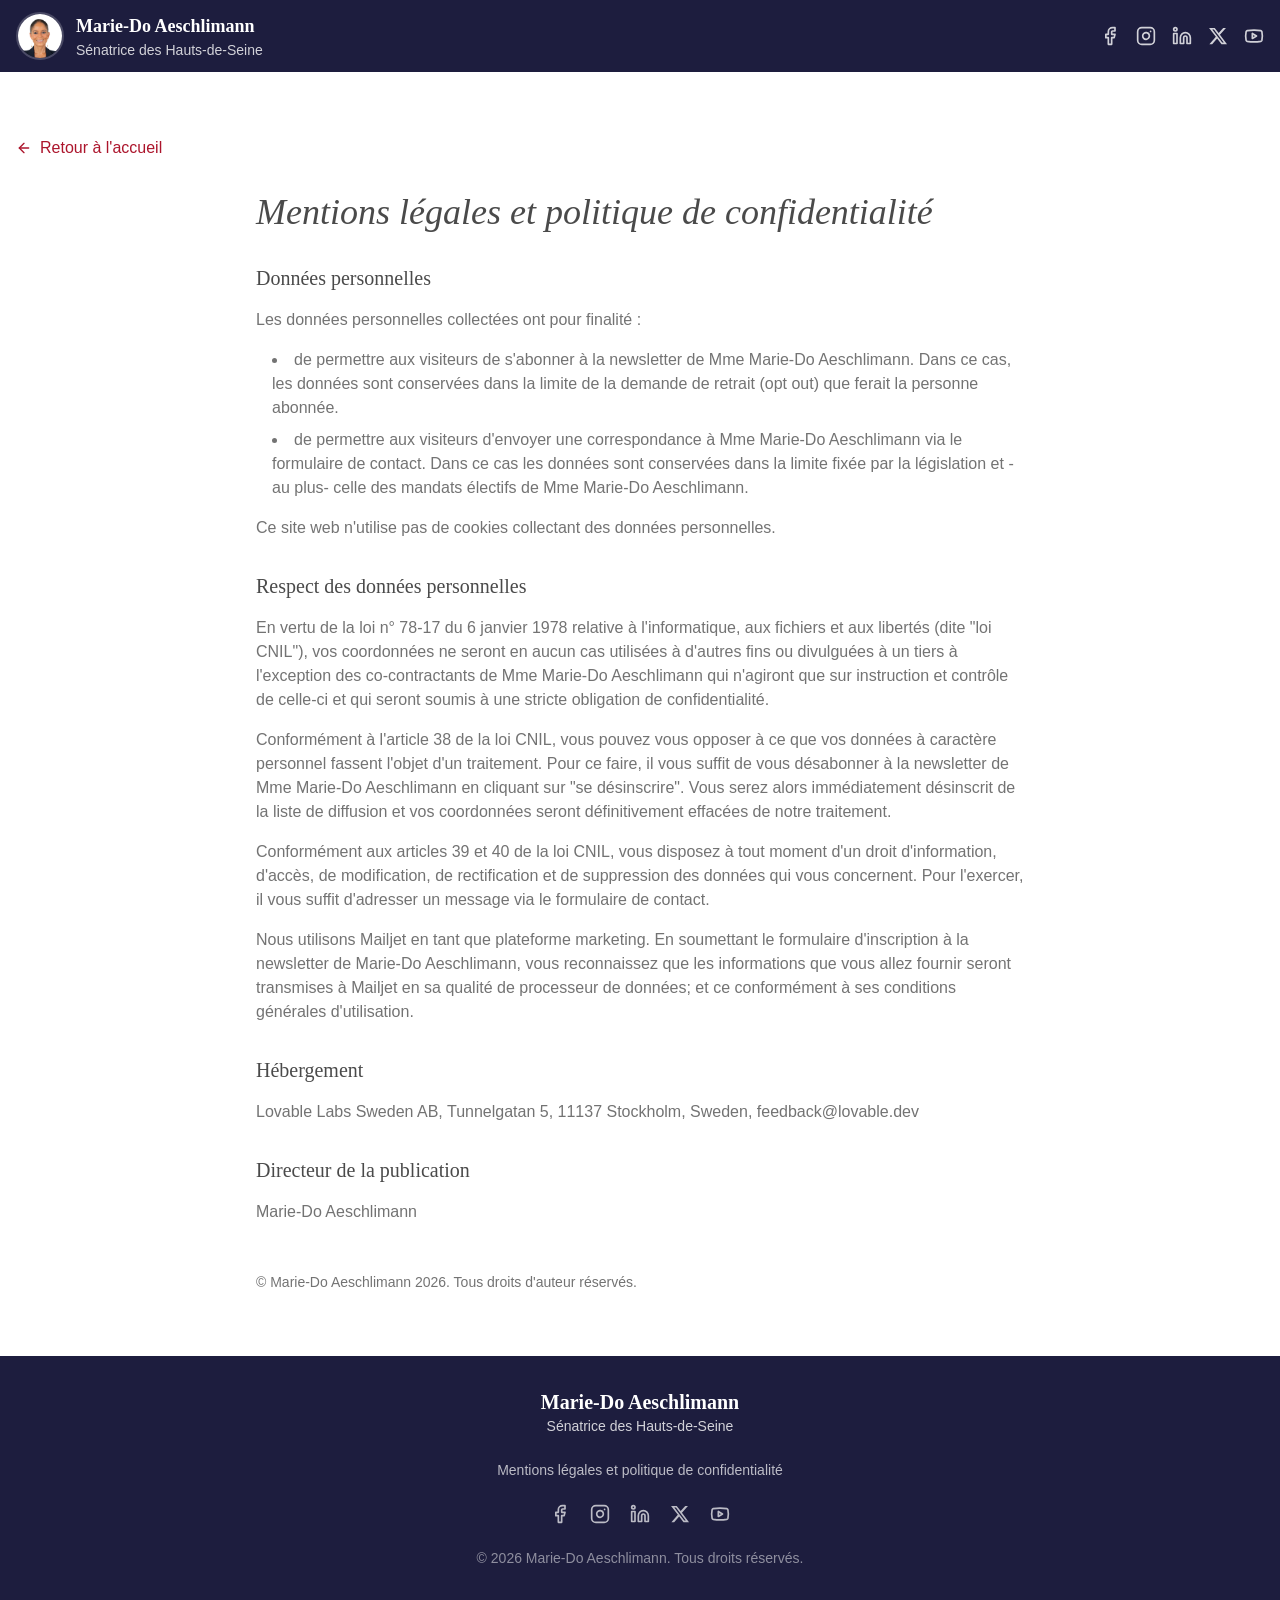
==== commit 5f4c5d4f: "deploy: platformparis/site-mdaeschlimann@3ddad400b6d1f388c8a5e8bf3977af89f15ff4e1" ====
--- a/mentions-legales/index.html
+++ b/mentions-legales/index.html
@@ -7,8 +7,8 @@
         
     
     <meta name="viewport" content="width=device-width,initial-scale=1">
-    <title>Mentions légales | Marie-Do Aeschlimann</title><meta name="description" content="Mentions légales et politique de confidentialité du site de Marie-Do Aeschlimann."/><meta name="author" content="Marie-Do Aeschlimann"/><meta name="keywords" content="Marie-Do Aeschlimann, Sénatrice, Hauts-de-Seine, Sénat, politique, France, newsletter"/><link rel="canonical" href="https://mdaeschlimann.com//mentions-legales"/><meta property="og:title" content="Mentions légales | Marie-Do Aeschlimann"/><meta property="og:description" content="Mentions légales et politique de confidentialité du site de Marie-Do Aeschlimann."/><meta property="og:type" content="website"/><meta property="og:url" content="https://mdaeschlimann.com//mentions-legales"/><meta property="og:image" content="https://mdaeschlimann.com/og-image.png"/><meta property="og:locale" content="fr_FR"/><meta property="og:site_name" content="Marie-Do Aeschlimann"/><meta name="twitter:card" content="summary_large_image"/><meta name="twitter:site" content="@MDoAeschlimann"/><meta name="twitter:creator" content="@MDoAeschlimann"/><meta name="twitter:title" content="Mentions légales | Marie-Do Aeschlimann"/><meta name="twitter:description" content="Mentions légales et politique de confidentialité du site de Marie-Do Aeschlimann."/><meta name="twitter:image" content="https://mdaeschlimann.com/og-image.png"/><script type="application/ld+json">{&quot;@context&quot;:&quot;https://schema.org&quot;,&quot;@type&quot;:&quot;Person&quot;,&quot;name&quot;:&quot;Marie-Do Aeschlimann&quot;,&quot;jobTitle&quot;:&quot;Sénatrice des Hauts-de-Seine&quot;,&quot;description&quot;:&quot;Marie-Do Aeschlimann est Sénatrice des Hauts-de-Seine au Sénat français.&quot;,&quot;url&quot;:&quot;https://mdaeschlimann.com/&quot;,&quot;image&quot;:&quot;https://mdaeschlimann.com/og-image.png&quot;,&quot;sameAs&quot;:[&quot;https://www.facebook.com/mariedo.aeschlimann/&quot;,&quot;https://www.instagram.com/mariedoaeschlimann/&quot;,&quot;https://fr.linkedin.com/in/marie-do-aeschlimann-36a4b576/&quot;,&quot;https://x.com/MDoAeschlimann&quot;,&quot;https://www.youtube.com/@mdoaeschlimann&quot;]}</script><script type="application/ld+json">{&quot;@context&quot;:&quot;https://schema.org&quot;,&quot;@type&quot;:&quot;WebSite&quot;,&quot;name&quot;:&quot;Marie-Do Aeschlimann&quot;,&quot;url&quot;:&quot;https://mdaeschlimann.com/&quot;,&quot;description&quot;:&quot;Site officiel de Marie-Do Aeschlimann, Sénatrice des Hauts-de-Seine&quot;,&quot;publisher&quot;:{&quot;@type&quot;:&quot;Person&quot;,&quot;name&quot;:&quot;Marie-Do Aeschlimann&quot;}}</script>
-<title>Marie-Do Aeschlimann | Sénatrice des Hauts-de-Seine</title><meta name="description" content="Site officiel de Marie-Do Aeschlimann, Sénatrice des Hauts-de-Seine. Découvrez son actualité, ses actions au Sénat et inscrivez-vous à la newsletter."/><meta name="author" content="Marie-Do Aeschlimann"/><meta name="keywords" content="Marie-Do Aeschlimann, Sénatrice, Hauts-de-Seine, Sénat, politique, France, newsletter"/><link rel="canonical" href="https://mdaeschlimann.com//"/><meta property="og:title" content="Marie-Do Aeschlimann | Sénatrice des Hauts-de-Seine"/><meta property="og:description" content="Site officiel de Marie-Do Aeschlimann, Sénatrice des Hauts-de-Seine. Découvrez son actualité, ses actions au Sénat et inscrivez-vous à la newsletter."/><meta property="og:type" content="website"/><meta property="og:url" content="https://mdaeschlimann.com//"/><meta property="og:image" content="https://mdaeschlimann.com/og-image.png"/><meta property="og:locale" content="fr_FR"/><meta property="og:site_name" content="Marie-Do Aeschlimann"/><meta name="twitter:card" content="summary_large_image"/><meta name="twitter:site" content="@MDoAeschlimann"/><meta name="twitter:creator" content="@MDoAeschlimann"/><meta name="twitter:title" content="Marie-Do Aeschlimann | Sénatrice des Hauts-de-Seine"/><meta name="twitter:description" content="Site officiel de Marie-Do Aeschlimann, Sénatrice des Hauts-de-Seine. Découvrez son actualité, ses actions au Sénat et inscrivez-vous à la newsletter."/><meta name="twitter:image" content="https://mdaeschlimann.com/og-image.png"/><script type="application/ld+json">{&quot;@context&quot;:&quot;https://schema.org&quot;,&quot;@type&quot;:&quot;Person&quot;,&quot;name&quot;:&quot;Marie-Do Aeschlimann&quot;,&quot;jobTitle&quot;:&quot;Sénatrice des Hauts-de-Seine&quot;,&quot;description&quot;:&quot;Marie-Do Aeschlimann est Sénatrice des Hauts-de-Seine au Sénat français.&quot;,&quot;url&quot;:&quot;https://mdaeschlimann.com/&quot;,&quot;image&quot;:&quot;https://mdaeschlimann.com/og-image.png&quot;,&quot;sameAs&quot;:[&quot;https://www.facebook.com/mariedo.aeschlimann/&quot;,&quot;https://www.instagram.com/mariedoaeschlimann/&quot;,&quot;https://fr.linkedin.com/in/marie-do-aeschlimann-36a4b576/&quot;,&quot;https://x.com/MDoAeschlimann&quot;,&quot;https://www.youtube.com/@mdoaeschlimann&quot;]}</script><script type="application/ld+json">{&quot;@context&quot;:&quot;https://schema.org&quot;,&quot;@type&quot;:&quot;WebSite&quot;,&quot;name&quot;:&quot;Marie-Do Aeschlimann&quot;,&quot;url&quot;:&quot;https://mdaeschlimann.com/&quot;,&quot;description&quot;:&quot;Site officiel de Marie-Do Aeschlimann, Sénatrice des Hauts-de-Seine&quot;,&quot;publisher&quot;:{&quot;@type&quot;:&quot;Person&quot;,&quot;name&quot;:&quot;Marie-Do Aeschlimann&quot;}}</script>
+    <title>Mentions légales | Marie-Do Aeschlimann</title><meta name="description" content="Mentions légales et politique de confidentialité du site de Marie-Do Aeschlimann."/><meta name="author" content="Marie-Do Aeschlimann"/><meta name="keywords" content="Marie-Do Aeschlimann, Sénatrice, Hauts-de-Seine, Sénat, politique, France, newsletter"/><meta http-equiv="Content-Security-Policy" content="default-src &#x27;self&#x27;; script-src &#x27;self&#x27; &#x27;unsafe-inline&#x27; https://challenges.cloudflare.com; style-src &#x27;self&#x27; &#x27;unsafe-inline&#x27;; img-src &#x27;self&#x27; data: https:; font-src &#x27;self&#x27; data:; connect-src &#x27;self&#x27; https://challenges.cloudflare.com https://*.supabase.co; frame-src https://challenges.cloudflare.com; base-uri &#x27;self&#x27;; object-src &#x27;none&#x27;"/><link rel="canonical" href="https://mdaeschlimann.com//mentions-legales"/><meta property="og:title" content="Mentions légales | Marie-Do Aeschlimann"/><meta property="og:description" content="Mentions légales et politique de confidentialité du site de Marie-Do Aeschlimann."/><meta property="og:type" content="website"/><meta property="og:url" content="https://mdaeschlimann.com//mentions-legales"/><meta property="og:image" content="https://mdaeschlimann.com/og-image.png"/><meta property="og:locale" content="fr_FR"/><meta property="og:site_name" content="Marie-Do Aeschlimann"/><meta name="twitter:card" content="summary_large_image"/><meta name="twitter:site" content="@MDoAeschlimann"/><meta name="twitter:creator" content="@MDoAeschlimann"/><meta name="twitter:title" content="Mentions légales | Marie-Do Aeschlimann"/><meta name="twitter:description" content="Mentions légales et politique de confidentialité du site de Marie-Do Aeschlimann."/><meta name="twitter:image" content="https://mdaeschlimann.com/og-image.png"/><script type="application/ld+json">{&quot;@context&quot;:&quot;https://schema.org&quot;,&quot;@type&quot;:&quot;Person&quot;,&quot;name&quot;:&quot;Marie-Do Aeschlimann&quot;,&quot;jobTitle&quot;:&quot;Sénatrice des Hauts-de-Seine&quot;,&quot;description&quot;:&quot;Marie-Do Aeschlimann est Sénatrice des Hauts-de-Seine au Sénat français.&quot;,&quot;url&quot;:&quot;https://mdaeschlimann.com/&quot;,&quot;image&quot;:&quot;https://mdaeschlimann.com/og-image.png&quot;,&quot;sameAs&quot;:[&quot;https://www.facebook.com/mariedo.aeschlimann/&quot;,&quot;https://www.instagram.com/mariedoaeschlimann/&quot;,&quot;https://fr.linkedin.com/in/marie-do-aeschlimann-36a4b576/&quot;,&quot;https://x.com/MDoAeschlimann&quot;,&quot;https://www.youtube.com/@mdoaeschlimann&quot;]}</script><script type="application/ld+json">{&quot;@context&quot;:&quot;https://schema.org&quot;,&quot;@type&quot;:&quot;WebSite&quot;,&quot;name&quot;:&quot;Marie-Do Aeschlimann&quot;,&quot;url&quot;:&quot;https://mdaeschlimann.com/&quot;,&quot;description&quot;:&quot;Site officiel de Marie-Do Aeschlimann, Sénatrice des Hauts-de-Seine&quot;,&quot;publisher&quot;:{&quot;@type&quot;:&quot;Person&quot;,&quot;name&quot;:&quot;Marie-Do Aeschlimann&quot;}}</script>
+<title>Marie-Do Aeschlimann | Sénatrice des Hauts-de-Seine</title><meta name="description" content="Site officiel de Marie-Do Aeschlimann, Sénatrice des Hauts-de-Seine. Découvrez son actualité, ses actions au Sénat et inscrivez-vous à la newsletter."/><meta name="author" content="Marie-Do Aeschlimann"/><meta name="keywords" content="Marie-Do Aeschlimann, Sénatrice, Hauts-de-Seine, Sénat, politique, France, newsletter"/><meta http-equiv="Content-Security-Policy" content="default-src &#x27;self&#x27;; script-src &#x27;self&#x27; &#x27;unsafe-inline&#x27; https://challenges.cloudflare.com; style-src &#x27;self&#x27; &#x27;unsafe-inline&#x27;; img-src &#x27;self&#x27; data: https:; font-src &#x27;self&#x27; data:; connect-src &#x27;self&#x27; https://challenges.cloudflare.com https://*.supabase.co; frame-src https://challenges.cloudflare.com; base-uri &#x27;self&#x27;; object-src &#x27;none&#x27;"/><link rel="canonical" href="https://mdaeschlimann.com//"/><meta property="og:title" content="Marie-Do Aeschlimann | Sénatrice des Hauts-de-Seine"/><meta property="og:description" content="Site officiel de Marie-Do Aeschlimann, Sénatrice des Hauts-de-Seine. Découvrez son actualité, ses actions au Sénat et inscrivez-vous à la newsletter."/><meta property="og:type" content="website"/><meta property="og:url" content="https://mdaeschlimann.com//"/><meta property="og:image" content="https://mdaeschlimann.com/og-image.png"/><meta property="og:locale" content="fr_FR"/><meta property="og:site_name" content="Marie-Do Aeschlimann"/><meta name="twitter:card" content="summary_large_image"/><meta name="twitter:site" content="@MDoAeschlimann"/><meta name="twitter:creator" content="@MDoAeschlimann"/><meta name="twitter:title" content="Marie-Do Aeschlimann | Sénatrice des Hauts-de-Seine"/><meta name="twitter:description" content="Site officiel de Marie-Do Aeschlimann, Sénatrice des Hauts-de-Seine. Découvrez son actualité, ses actions au Sénat et inscrivez-vous à la newsletter."/><meta name="twitter:image" content="https://mdaeschlimann.com/og-image.png"/><script type="application/ld+json">{&quot;@context&quot;:&quot;https://schema.org&quot;,&quot;@type&quot;:&quot;Person&quot;,&quot;name&quot;:&quot;Marie-Do Aeschlimann&quot;,&quot;jobTitle&quot;:&quot;Sénatrice des Hauts-de-Seine&quot;,&quot;description&quot;:&quot;Marie-Do Aeschlimann est Sénatrice des Hauts-de-Seine au Sénat français.&quot;,&quot;url&quot;:&quot;https://mdaeschlimann.com/&quot;,&quot;image&quot;:&quot;https://mdaeschlimann.com/og-image.png&quot;,&quot;sameAs&quot;:[&quot;https://www.facebook.com/mariedo.aeschlimann/&quot;,&quot;https://www.instagram.com/mariedoaeschlimann/&quot;,&quot;https://fr.linkedin.com/in/marie-do-aeschlimann-36a4b576/&quot;,&quot;https://x.com/MDoAeschlimann&quot;,&quot;https://www.youtube.com/@mdoaeschlimann&quot;]}</script><script type="application/ld+json">{&quot;@context&quot;:&quot;https://schema.org&quot;,&quot;@type&quot;:&quot;WebSite&quot;,&quot;name&quot;:&quot;Marie-Do Aeschlimann&quot;,&quot;url&quot;:&quot;https://mdaeschlimann.com/&quot;,&quot;description&quot;:&quot;Site officiel de Marie-Do Aeschlimann, Sénatrice des Hauts-de-Seine&quot;,&quot;publisher&quot;:{&quot;@type&quot;:&quot;Person&quot;,&quot;name&quot;:&quot;Marie-Do Aeschlimann&quot;}}</script>
     
     
     
@@ -20,11 +20,11 @@
         
         <script id="vike_pageContext" type="application/json">{"_urlRewrite":null,"pageId":"/pages/mentions-legales","routeParams":{}}</script>
         <script id="vike_globalContext" type="application/json">{}</script>
-        <script src="/assets/entries/entry-client-routing.nRQ5rg0Q.js" type="module" async></script>
-        <link rel="modulepreload" href="/assets/entries/pages_mentions-legales.CcuAtChl.js" as="script" type="text/javascript">
-        <link rel="modulepreload" href="/assets/chunks/chunk-C9ePAQkV.js" as="script" type="text/javascript">
+        <script src="/assets/entries/entry-client-routing.B5ijN67C.js" type="module" async></script>
+        <link rel="modulepreload" href="/assets/entries/pages_mentions-legales.BlFL3s_5.js" as="script" type="text/javascript">
+        <link rel="modulepreload" href="/assets/chunks/chunk-CUdXPrVP.js" as="script" type="text/javascript">
         <link rel="modulepreload" href="/assets/chunks/chunk-B1jr03d6.js" as="script" type="text/javascript">
-        <link rel="modulepreload" href="/assets/chunks/chunk-d44kFg-L.js" as="script" type="text/javascript">
+        <link rel="modulepreload" href="/assets/chunks/chunk-BXOJw0-6.js" as="script" type="text/javascript">
         <link rel="modulepreload" href="/assets/chunks/chunk-D7HrI6pR.js" as="script" type="text/javascript">
       </body>
     </html>
